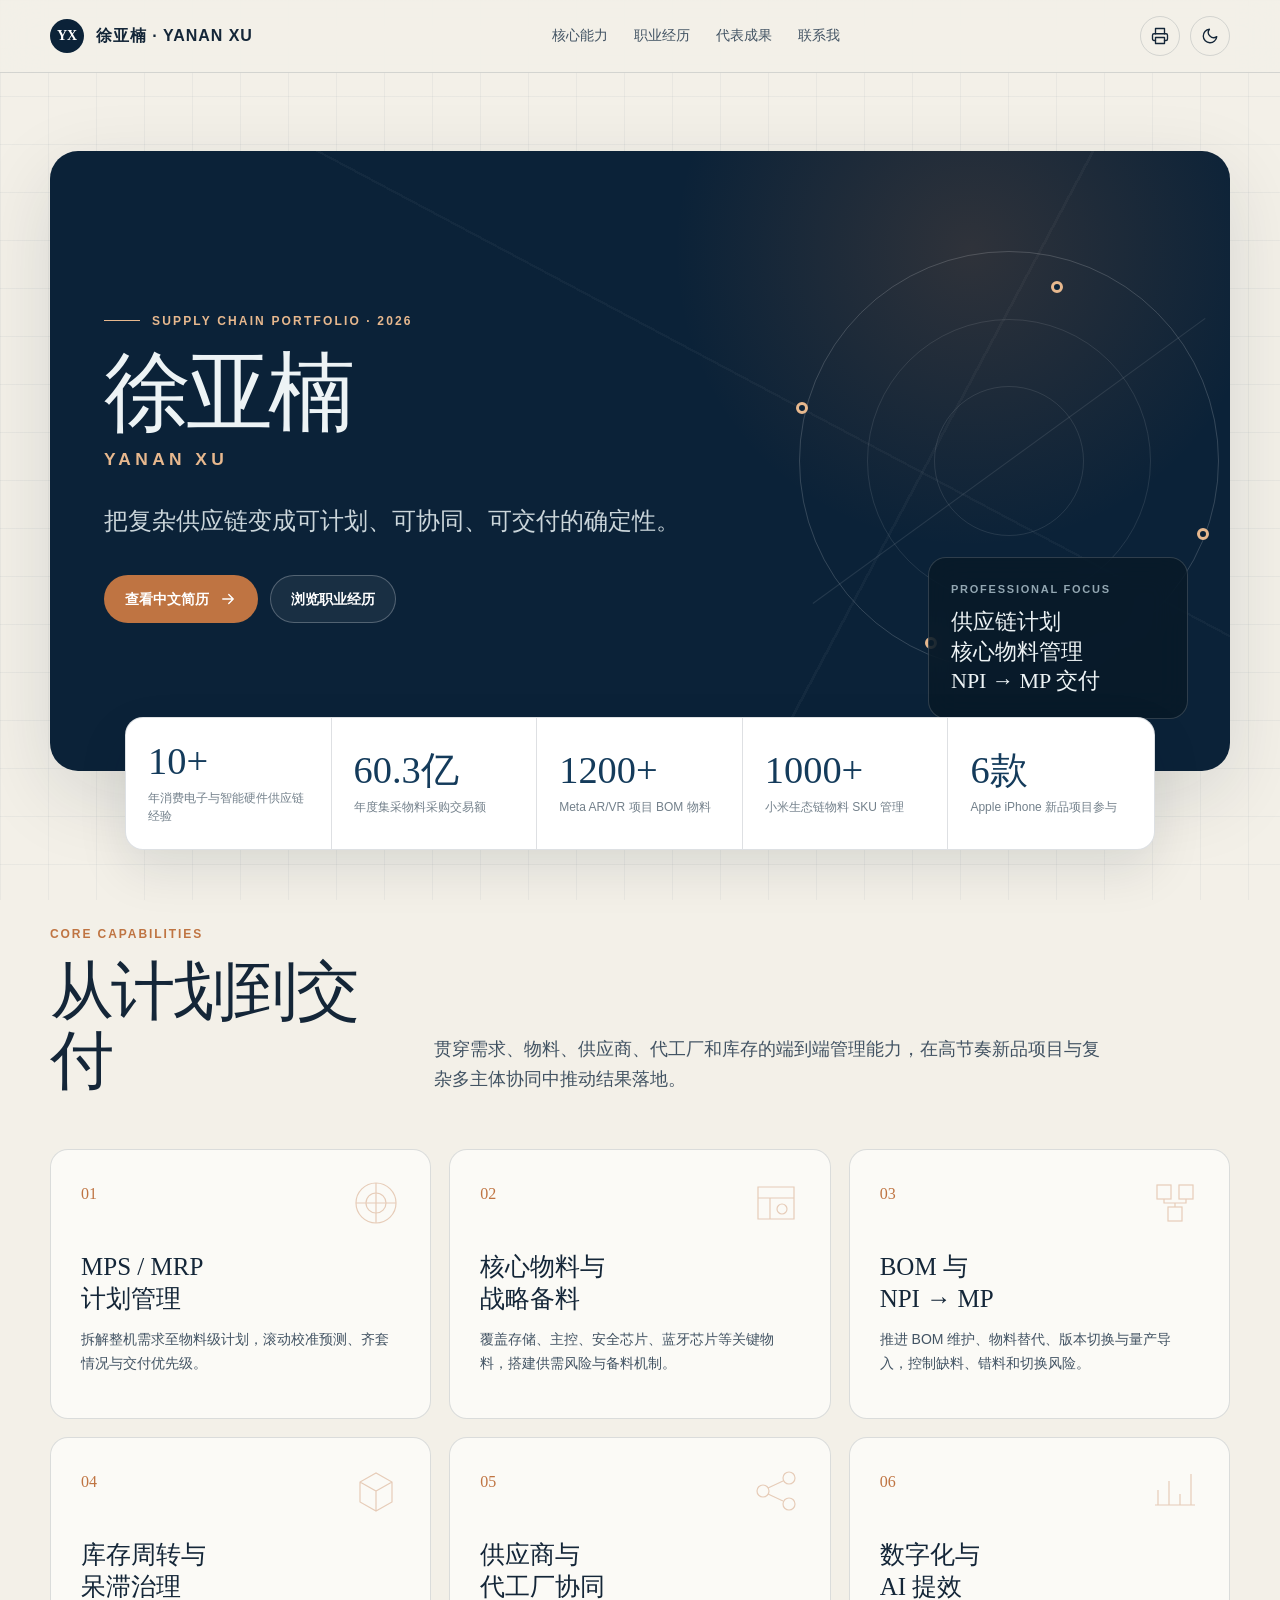
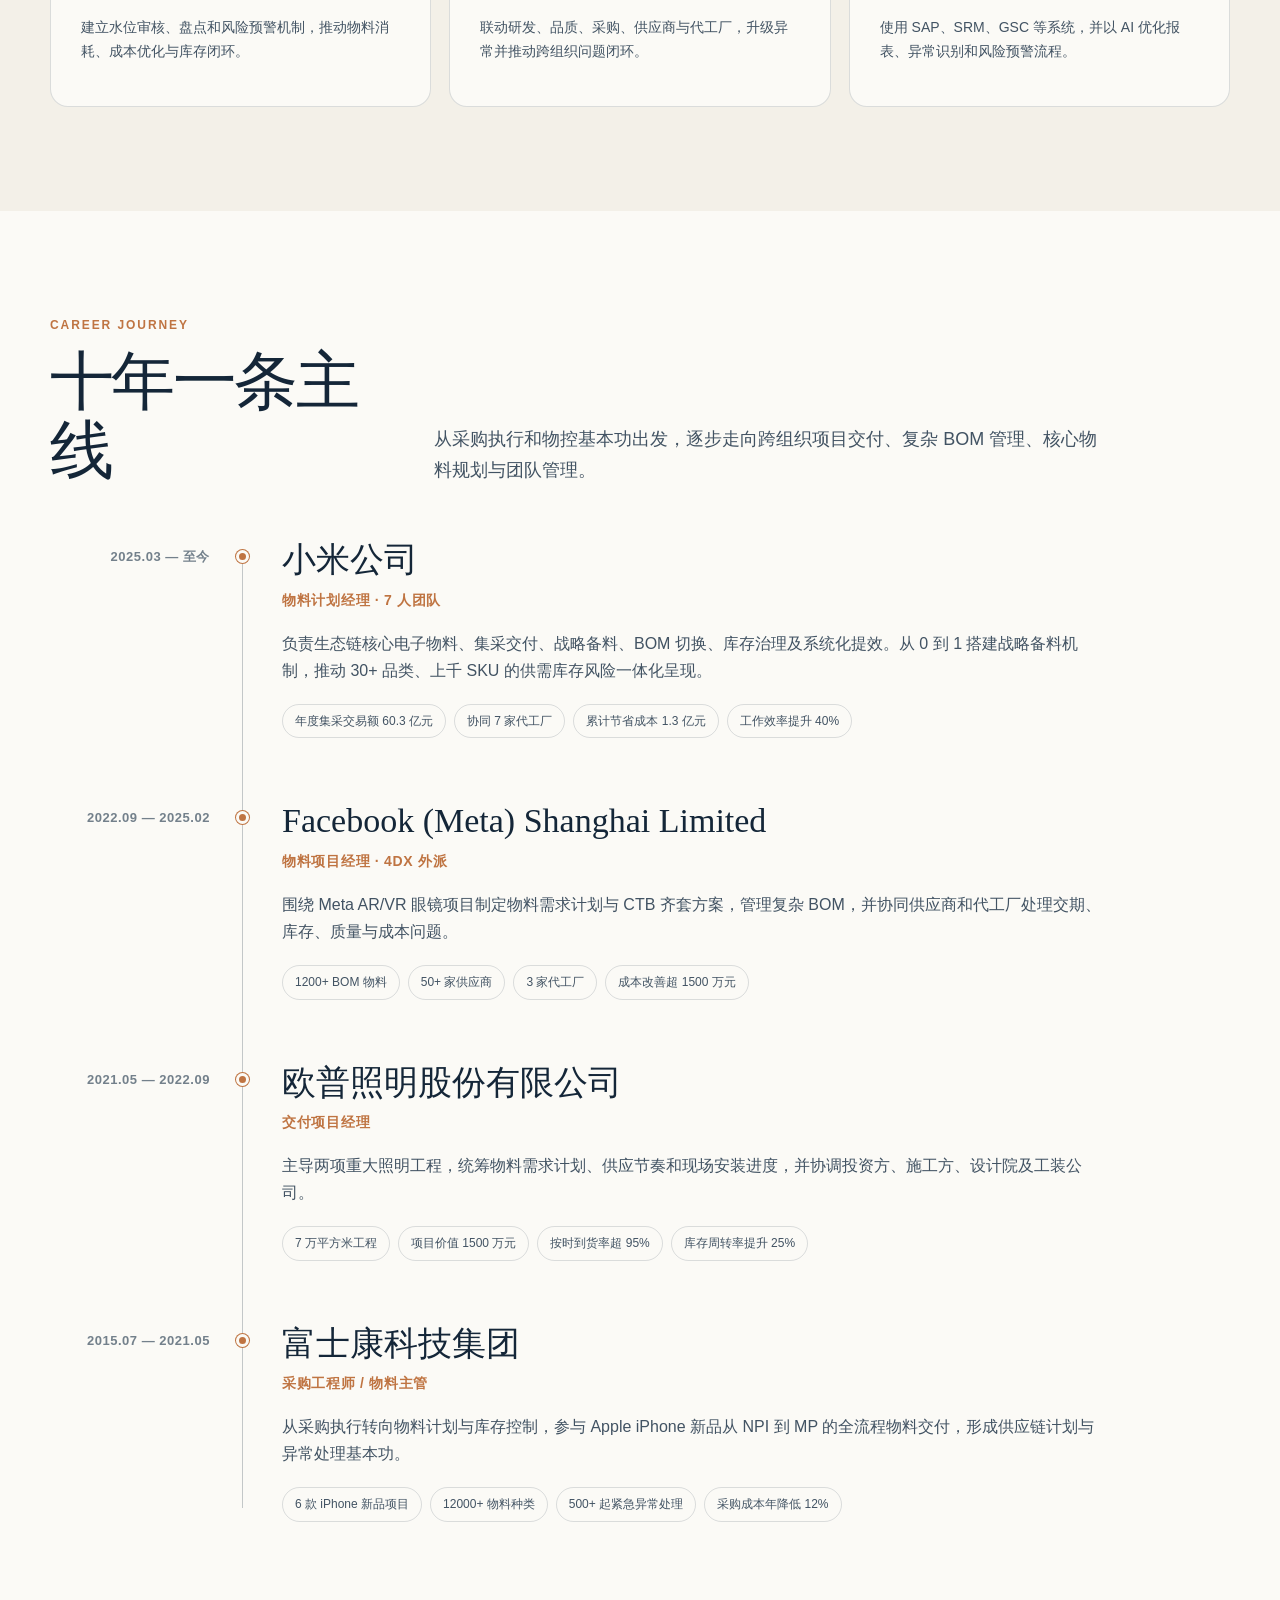
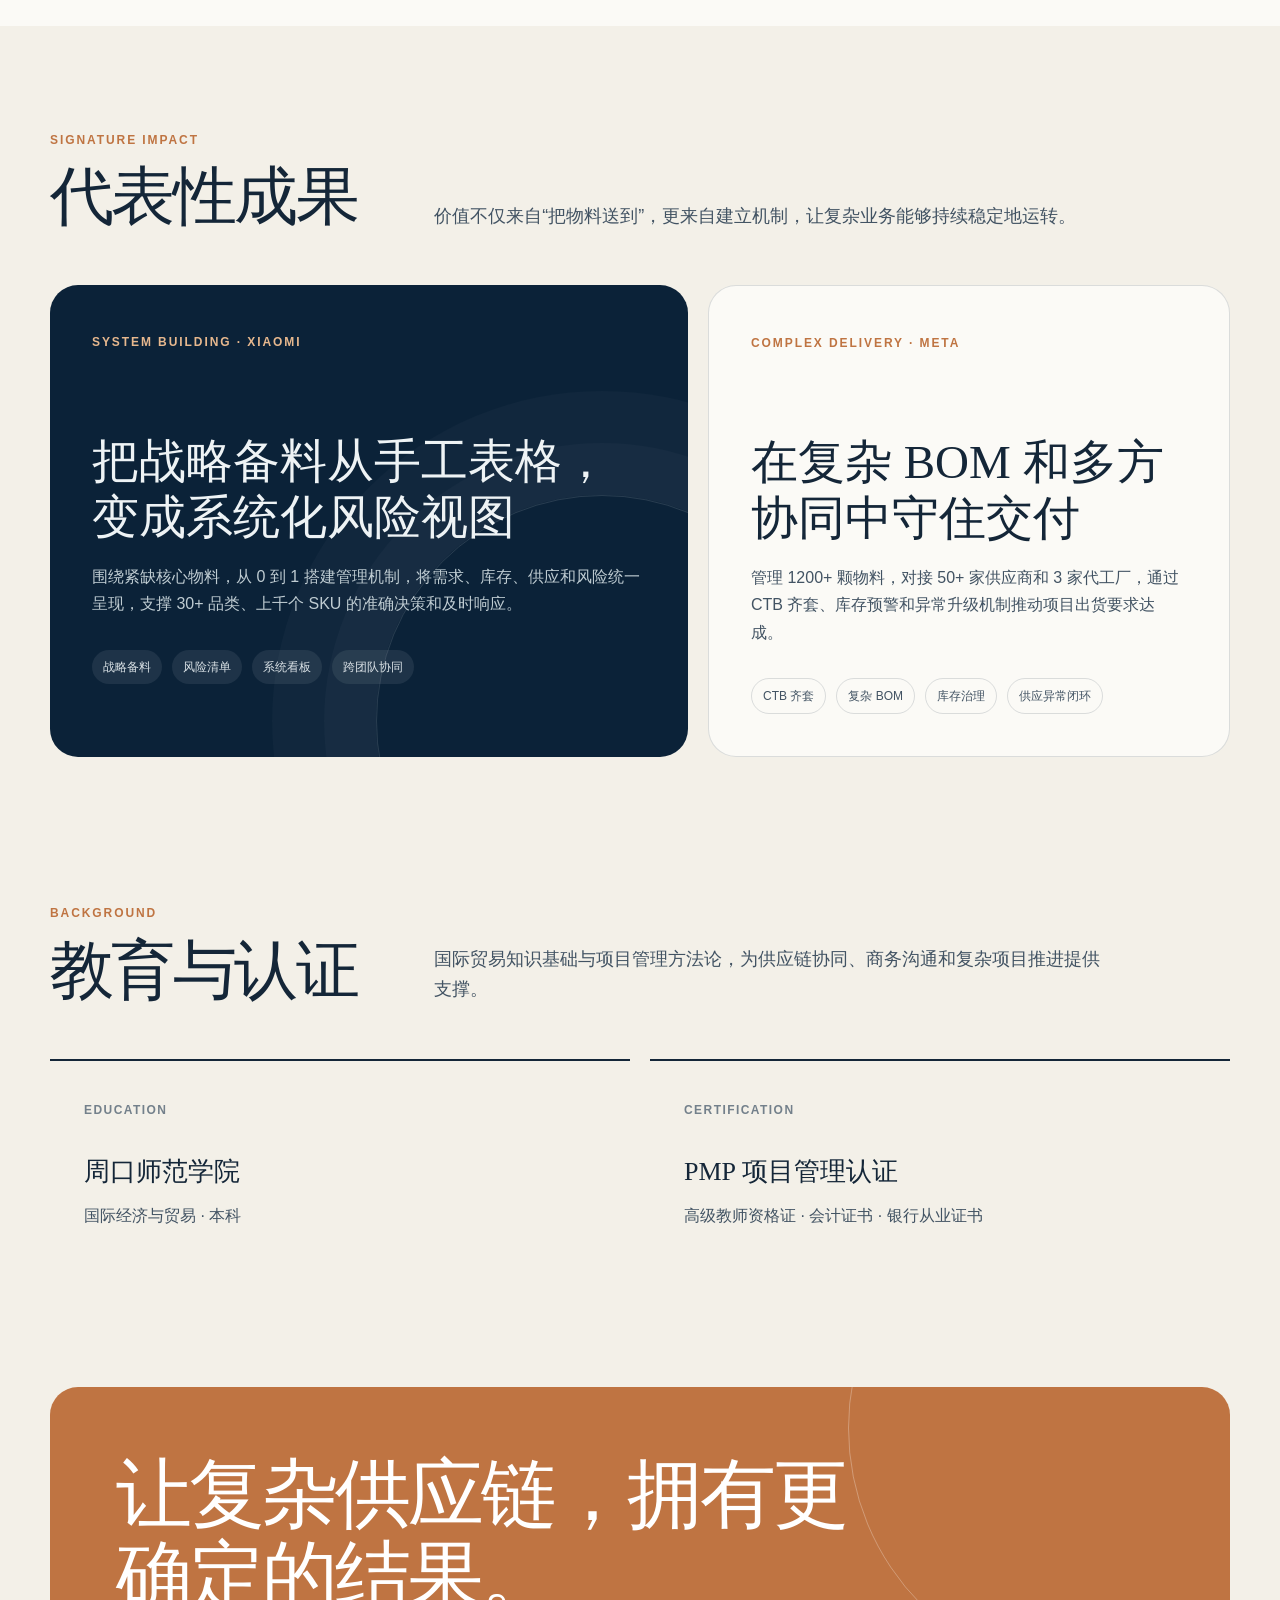
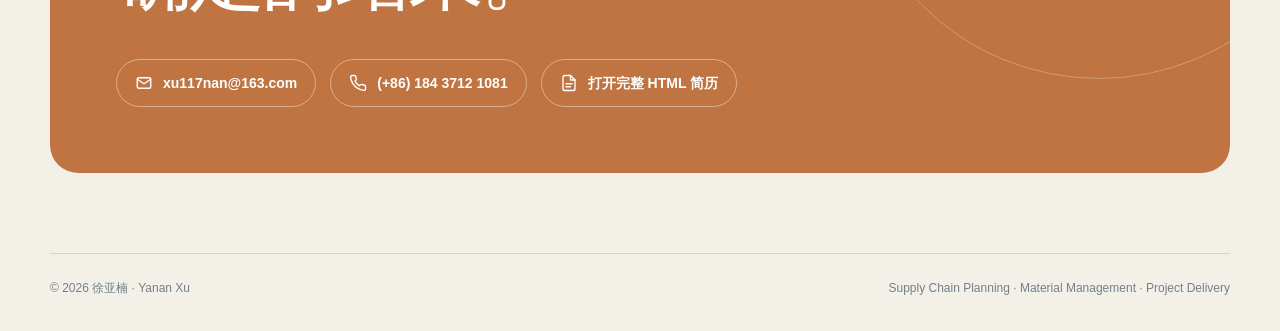
==== index.html @ 16b58bb4 "整理简历资料库并新增个人主页 按简历、自我介绍、求职准备、海报和工具重新归档既有资料。  新增 GitHub Pages 与本地双用主页、响应式样式、主题切换和打印功能。  更新 README，并新增" ====
<!doctype html>
<html lang="zh-CN">
<head>
  <meta charset="utf-8">
  <meta name="viewport" content="width=device-width, initial-scale=1">
  <meta name="description" content="徐亚楠的供应链计划与物料管理履历：10 年以上消费电子与智能硬件经验，覆盖 NPI 到 MP、核心物料、BOM、供应风险和库存治理。">
  <meta name="theme-color" content="#0b2238">
  <title>徐亚楠 Yanan Xu｜供应链计划与物料管理</title>
  <link rel="stylesheet" href="assets/styles.css">
</head>
<body>
  <header class="site-header">
    <nav class="nav container" aria-label="主导航">
      <a class="brand" href="#top" aria-label="返回首页">
        <span class="brand-mark" aria-hidden="true">YX</span>
        <span>徐亚楠 · YANAN XU</span>
      </a>

      <div class="nav-links">
        <a href="#capabilities">核心能力</a>
        <a href="#experience">职业经历</a>
        <a href="#projects">代表成果</a>
        <a href="#contact">联系我</a>
      </div>

      <div class="nav-actions">
        <button class="icon-button" type="button" data-print aria-label="打印本页">
          <svg viewBox="0 0 24 24" aria-hidden="true"><path d="M6 9V2h12v7"/><path d="M6 18H4a2 2 0 0 1-2-2v-5a2 2 0 0 1 2-2h16a2 2 0 0 1 2 2v5a2 2 0 0 1-2 2h-2"/><rect x="6" y="14" width="12" height="8"/></svg>
        </button>
        <button class="icon-button" type="button" data-theme-toggle aria-label="切换到深色模式">
          <svg viewBox="0 0 24 24" data-theme-icon aria-hidden="true"><path d="M21 12.79A9 9 0 1 1 11.21 3 7 7 0 0 0 21 12.79Z"/></svg>
        </button>
      </div>
    </nav>
  </header>

  <main id="top">
    <section class="hero container" aria-labelledby="hero-title">
      <div class="hero-card">
        <div class="hero-copy">
          <p class="eyebrow">Supply Chain Portfolio · 2026</p>
          <h1 id="hero-title">徐亚楠<span class="name-en">Yanan Xu</span></h1>
          <p class="hero-lead">把复杂供应链变成可计划、可协同、可交付的确定性。</p>
          <div class="hero-actions">
            <a class="button button-primary" href="简历/徐亚楠-物料计划简历-20260718.pdf" target="_blank" rel="noopener">
              查看中文简历
              <svg viewBox="0 0 24 24" aria-hidden="true"><path d="M5 12h14M13 6l6 6-6 6"/></svg>
            </a>
            <a class="button button-secondary" href="#experience">浏览职业经历</a>
          </div>
        </div>

        <div class="hero-visual" aria-hidden="true">
          <div class="orbit">
            <span class="orbit-line"></span>
            <span class="orbit-node node-1"></span>
            <span class="orbit-node node-2"></span>
            <span class="orbit-node node-3"></span>
            <span class="orbit-node node-4"></span>
          </div>
          <div class="visual-label">
            <span>Professional focus</span>
            <strong>供应链计划<br>核心物料管理<br>NPI → MP 交付</strong>
          </div>
        </div>
      </div>

      <div class="proof-strip reveal" aria-label="职业关键数据">
        <div class="proof-item">
          <span class="proof-number">10+</span>
          <span class="proof-label">年消费电子与智能硬件供应链经验</span>
        </div>
        <div class="proof-item">
          <span class="proof-number">60.3亿</span>
          <span class="proof-label">年度集采物料采购交易额</span>
        </div>
        <div class="proof-item">
          <span class="proof-number">1200+</span>
          <span class="proof-label">Meta AR/VR 项目 BOM 物料</span>
        </div>
        <div class="proof-item">
          <span class="proof-number">1000+</span>
          <span class="proof-label">小米生态链物料 SKU 管理</span>
        </div>
        <div class="proof-item">
          <span class="proof-number">6款</span>
          <span class="proof-label">Apple iPhone 新品项目参与</span>
        </div>
      </div>
    </section>

    <section class="section section-tight container" id="capabilities" aria-labelledby="capabilities-title">
      <div class="section-heading reveal">
        <div>
          <p class="section-kicker">Core capabilities</p>
          <h2 class="section-title" id="capabilities-title">从计划到交付</h2>
        </div>
        <p class="section-intro">贯穿需求、物料、供应商、代工厂和库存的端到端管理能力，在高节奏新品项目与复杂多主体协同中推动结果落地。</p>
      </div>

      <div class="capability-grid">
        <article class="capability-card reveal">
          <span class="card-index">01</span>
          <svg class="card-symbol" viewBox="0 0 52 52" aria-hidden="true"><circle cx="26" cy="26" r="20"/><circle cx="26" cy="26" r="10"/><path d="M26 6v40M6 26h40"/></svg>
          <h3>MPS / MRP<br>计划管理</h3>
          <p>拆解整机需求至物料级计划，滚动校准预测、齐套情况与交付优先级。</p>
        </article>

        <article class="capability-card reveal">
          <span class="card-index">02</span>
          <svg class="card-symbol" viewBox="0 0 52 52" aria-hidden="true"><path d="M8 10h36v32H8zM8 21h36M20 21v21"/><circle cx="32" cy="32" r="5"/></svg>
          <h3>核心物料与<br>战略备料</h3>
          <p>覆盖存储、主控、安全芯片、蓝牙芯片等关键物料，搭建供需风险与备料机制。</p>
        </article>

        <article class="capability-card reveal">
          <span class="card-index">03</span>
          <svg class="card-symbol" viewBox="0 0 52 52" aria-hidden="true"><rect x="8" y="8" width="14" height="14"/><rect x="30" y="8" width="14" height="14"/><rect x="19" y="30" width="14" height="14"/><path d="M15 22v4h22v-4M26 26v4"/></svg>
          <h3>BOM 与<br>NPI → MP</h3>
          <p>推进 BOM 维护、物料替代、版本切换与量产导入，控制缺料、错料和切换风险。</p>
        </article>

        <article class="capability-card reveal">
          <span class="card-index">04</span>
          <svg class="card-symbol" viewBox="0 0 52 52" aria-hidden="true"><path d="M10 37V17l16-9 16 9v20l-16 9zM10 17l16 9 16-9M26 26v20"/></svg>
          <h3>库存周转与<br>呆滞治理</h3>
          <p>建立水位审核、盘点和风险预警机制，推动物料消耗、成本优化与库存闭环。</p>
        </article>

        <article class="capability-card reveal">
          <span class="card-index">05</span>
          <svg class="card-symbol" viewBox="0 0 52 52" aria-hidden="true"><circle cx="13" cy="26" r="6"/><circle cx="39" cy="13" r="6"/><circle cx="39" cy="39" r="6"/><path d="M18 23l15-7M18 29l15 7"/></svg>
          <h3>供应商与<br>代工厂协同</h3>
          <p>联动研发、品质、采购、供应商与代工厂，升级异常并推动跨组织问题闭环。</p>
        </article>

        <article class="capability-card reveal">
          <span class="card-index">06</span>
          <svg class="card-symbol" viewBox="0 0 52 52" aria-hidden="true"><path d="M9 40V25M20 40V16M31 40V29M42 40V9M6 40h40"/></svg>
          <h3>数字化与<br>AI 提效</h3>
          <p>使用 SAP、SRM、GSC 等系统，并以 AI 优化报表、异常识别和风险预警流程。</p>
        </article>
      </div>
    </section>

    <section class="section experience-section" id="experience" aria-labelledby="experience-title">
      <div class="container">
        <div class="section-heading reveal">
          <div>
            <p class="section-kicker">Career journey</p>
            <h2 class="section-title" id="experience-title">十年一条主线</h2>
          </div>
          <p class="section-intro">从采购执行和物控基本功出发，逐步走向跨组织项目交付、复杂 BOM 管理、核心物料规划与团队管理。</p>
        </div>

        <div class="timeline">
          <article class="timeline-item reveal">
            <time class="timeline-date" datetime="2025-03">2025.03 — 至今</time>
            <span class="timeline-dot" aria-hidden="true"></span>
            <div class="timeline-content">
              <h3>小米公司</h3>
              <span class="timeline-role">物料计划经理 · 7 人团队</span>
              <p>负责生态链核心电子物料、集采交付、战略备料、BOM 切换、库存治理及系统化提效。从 0 到 1 搭建战略备料机制，推动 30+ 品类、上千 SKU 的供需库存风险一体化呈现。</p>
              <ul class="achievement-list" aria-label="小米任职成果">
                <li>年度集采交易额 60.3 亿元</li>
                <li>协同 7 家代工厂</li>
                <li>累计节省成本 1.3 亿元</li>
                <li>工作效率提升 40%</li>
              </ul>
            </div>
          </article>

          <article class="timeline-item reveal">
            <time class="timeline-date" datetime="2022-09">2022.09 — 2025.02</time>
            <span class="timeline-dot" aria-hidden="true"></span>
            <div class="timeline-content">
              <h3>Facebook (Meta) Shanghai Limited</h3>
              <span class="timeline-role">物料项目经理 · 4DX 外派</span>
              <p>围绕 Meta AR/VR 眼镜项目制定物料需求计划与 CTB 齐套方案，管理复杂 BOM，并协同供应商和代工厂处理交期、库存、质量与成本问题。</p>
              <ul class="achievement-list" aria-label="Meta 项目成果">
                <li>1200+ BOM 物料</li>
                <li>50+ 家供应商</li>
                <li>3 家代工厂</li>
                <li>成本改善超 1500 万元</li>
              </ul>
            </div>
          </article>

          <article class="timeline-item reveal">
            <time class="timeline-date" datetime="2021-05">2021.05 — 2022.09</time>
            <span class="timeline-dot" aria-hidden="true"></span>
            <div class="timeline-content">
              <h3>欧普照明股份有限公司</h3>
              <span class="timeline-role">交付项目经理</span>
              <p>主导两项重大照明工程，统筹物料需求计划、供应节奏和现场安装进度，并协调投资方、施工方、设计院及工装公司。</p>
              <ul class="achievement-list" aria-label="欧普任职成果">
                <li>7 万平方米工程</li>
                <li>项目价值 1500 万元</li>
                <li>按时到货率超 95%</li>
                <li>库存周转率提升 25%</li>
              </ul>
            </div>
          </article>

          <article class="timeline-item reveal">
            <time class="timeline-date" datetime="2015-07">2015.07 — 2021.05</time>
            <span class="timeline-dot" aria-hidden="true"></span>
            <div class="timeline-content">
              <h3>富士康科技集团</h3>
              <span class="timeline-role">采购工程师 / 物料主管</span>
              <p>从采购执行转向物料计划与库存控制，参与 Apple iPhone 新品从 NPI 到 MP 的全流程物料交付，形成供应链计划与异常处理基本功。</p>
              <ul class="achievement-list" aria-label="富士康任职成果">
                <li>6 款 iPhone 新品项目</li>
                <li>12000+ 物料种类</li>
                <li>500+ 起紧急异常处理</li>
                <li>采购成本年降低 12%</li>
              </ul>
            </div>
          </article>
        </div>
      </div>
    </section>

    <section class="section container" id="projects" aria-labelledby="projects-title">
      <div class="section-heading reveal">
        <div>
          <p class="section-kicker">Signature impact</p>
          <h2 class="section-title" id="projects-title">代表性成果</h2>
        </div>
        <p class="section-intro">价值不仅来自“把物料送到”，更来自建立机制，让复杂业务能够持续稳定地运转。</p>
      </div>

      <div class="project-showcase">
        <article class="project-primary reveal">
          <span class="project-label">System building · Xiaomi</span>
          <h3>把战略备料从手工表格，变成系统化风险视图</h3>
          <p>围绕紧缺核心物料，从 0 到 1 搭建管理机制，将需求、库存、供应和风险统一呈现，支撑 30+ 品类、上千个 SKU 的准确决策和及时响应。</p>
          <div class="stack" aria-label="项目关键词">
            <span>战略备料</span><span>风险清单</span><span>系统看板</span><span>跨团队协同</span>
          </div>
        </article>

        <article class="project-secondary reveal">
          <span class="project-label">Complex delivery · Meta</span>
          <h3>在复杂 BOM 和多方协同中守住交付</h3>
          <p>管理 1200+ 颗物料，对接 50+ 家供应商和 3 家代工厂，通过 CTB 齐套、库存预警和异常升级机制推动项目出货要求达成。</p>
          <div class="stack" aria-label="项目关键词">
            <span>CTB 齐套</span><span>复杂 BOM</span><span>库存治理</span><span>供应异常闭环</span>
          </div>
        </article>
      </div>
    </section>

    <section class="section section-tight container" aria-labelledby="credentials-title">
      <div class="section-heading reveal">
        <div>
          <p class="section-kicker">Background</p>
          <h2 class="section-title" id="credentials-title">教育与认证</h2>
        </div>
        <p class="section-intro">国际贸易知识基础与项目管理方法论，为供应链协同、商务沟通和复杂项目推进提供支撑。</p>
      </div>

      <div class="credentials">
        <article class="credential reveal">
          <span class="credential-label">EDUCATION</span>
          <h3>周口师范学院</h3>
          <p>国际经济与贸易 · 本科</p>
        </article>
        <article class="credential reveal">
          <span class="credential-label">CERTIFICATION</span>
          <h3>PMP 项目管理认证</h3>
          <p>高级教师资格证 · 会计证书 · 银行从业证书</p>
        </article>
      </div>
    </section>

    <section class="contact-section container" id="contact" aria-labelledby="contact-title">
      <div class="contact-card reveal">
        <h2 id="contact-title">让复杂供应链，拥有更确定的结果。</h2>
        <div class="contact-links">
          <a class="contact-link" href="mailto:xu117nan@163.com">
            <svg viewBox="0 0 24 24" aria-hidden="true"><rect x="3" y="5" width="18" height="14" rx="2"/><path d="m3 7 9 6 9-6"/></svg>
            xu117nan@163.com
          </a>
          <a class="contact-link" href="tel:+8618437121081">
            <svg viewBox="0 0 24 24" aria-hidden="true"><path d="M22 16.92v3a2 2 0 0 1-2.18 2 19.8 19.8 0 0 1-8.63-3.07 19.5 19.5 0 0 1-6-6A19.8 19.8 0 0 1 2.12 4.18 2 2 0 0 1 4.11 2h3a2 2 0 0 1 2 1.72c.12.9.33 1.78.62 2.63a2 2 0 0 1-.45 2.11L8 9.73a16 16 0 0 0 6 6l1.27-1.27a2 2 0 0 1 2.11-.45c.85.29 1.73.5 2.63.62A2 2 0 0 1 22 16.92Z"/></svg>
            (+86) 184 3712 1081
          </a>
          <a class="contact-link" href="简历/徐亚楠-中文简历.html">
            <svg viewBox="0 0 24 24" aria-hidden="true"><path d="M14 2H6a2 2 0 0 0-2 2v16a2 2 0 0 0 2 2h12a2 2 0 0 0 2-2V8z"/><path d="M14 2v6h6M8 13h8M8 17h6"/></svg>
            打开完整 HTML 简历
          </a>
        </div>
      </div>
    </section>
  </main>

  <footer class="site-footer">
    <div class="footer-inner container">
      <span>© <span data-year>2026</span> 徐亚楠 · Yanan Xu</span>
      <span>Supply Chain Planning · Material Management · Project Delivery</span>
    </div>
  </footer>

  <script src="assets/main.js"></script>
</body>
</html>
---- assets/styles.css ----
:root {
  color-scheme: light;
  --canvas: #f3f0e8;
  --paper: #fbfaf6;
  --paper-strong: #ffffff;
  --ink: #142638;
  --ink-soft: #425363;
  --ink-faint: #73808b;
  --navy: #0b2238;
  --navy-soft: #143b5b;
  --copper: #bf7442;
  --copper-soft: #e7b88e;
  --mint: #91aa9d;
  --line: rgba(20, 38, 56, 0.14);
  --line-strong: rgba(20, 38, 56, 0.24);
  --shadow: 0 24px 80px rgba(13, 31, 48, 0.12);
  --radius-lg: 28px;
  --radius-md: 18px;
  --radius-sm: 12px;
  --max-width: 1180px;
}

[data-theme="dark"] {
  color-scheme: dark;
  --canvas: #081724;
  --paper: #0e2131;
  --paper-strong: #132a3c;
  --ink: #eef3f5;
  --ink-soft: #bdc9cf;
  --ink-faint: #8799a4;
  --navy: #07131d;
  --navy-soft: #153b57;
  --copper: #e29a67;
  --copper-soft: #9e6948;
  --mint: #a9c1b6;
  --line: rgba(229, 239, 243, 0.12);
  --line-strong: rgba(229, 239, 243, 0.22);
  --shadow: 0 24px 80px rgba(0, 0, 0, 0.28);
}

* {
  box-sizing: border-box;
}

html {
  scroll-behavior: smooth;
  scroll-padding-top: 88px;
}

body {
  margin: 0;
  background: var(--canvas);
  color: var(--ink);
  font-family: Inter, "SF Pro Display", "PingFang SC", "Microsoft YaHei", sans-serif;
  font-size: 16px;
  line-height: 1.7;
  text-rendering: optimizeLegibility;
  transition: background-color 180ms ease, color 180ms ease;
}

body::before {
  position: fixed;
  inset: 0;
  z-index: -2;
  background-image:
    linear-gradient(rgba(17, 49, 73, 0.045) 1px, transparent 1px),
    linear-gradient(90deg, rgba(17, 49, 73, 0.045) 1px, transparent 1px);
  background-size: 48px 48px;
  content: "";
  pointer-events: none;
}

a {
  color: inherit;
  text-decoration: none;
}

button,
a {
  -webkit-tap-highlight-color: transparent;
}

button {
  font: inherit;
}

:focus-visible {
  outline: 3px solid var(--copper);
  outline-offset: 3px;
}

.container {
  width: min(calc(100% - 40px), var(--max-width));
  margin-inline: auto;
}

.site-header {
  position: sticky;
  top: 0;
  z-index: 20;
  border-bottom: 1px solid var(--line);
  background: color-mix(in srgb, var(--canvas) 86%, transparent);
  backdrop-filter: blur(18px);
}

.nav {
  min-height: 72px;
  display: flex;
  align-items: center;
  justify-content: space-between;
  gap: 24px;
}

.brand {
  display: inline-flex;
  align-items: center;
  gap: 12px;
  font-weight: 700;
  letter-spacing: 0.06em;
}

.brand-mark {
  width: 34px;
  height: 34px;
  display: grid;
  place-items: center;
  border-radius: 50%;
  background: var(--navy);
  color: #fff;
  font-family: Georgia, "Times New Roman", serif;
  font-size: 14px;
  letter-spacing: 0;
}

.nav-links {
  display: flex;
  align-items: center;
  gap: 26px;
  color: var(--ink-soft);
  font-size: 14px;
}

.nav-links a {
  position: relative;
}

.nav-links a::after {
  position: absolute;
  right: 0;
  bottom: -8px;
  left: 0;
  height: 2px;
  background: var(--copper);
  content: "";
  transform: scaleX(0);
  transition: transform 160ms ease;
}

.nav-links a:hover::after {
  transform: scaleX(1);
}

.nav-actions {
  display: flex;
  align-items: center;
  gap: 10px;
}

.icon-button {
  width: 40px;
  height: 40px;
  display: inline-grid;
  place-items: center;
  border: 1px solid var(--line);
  border-radius: 50%;
  background: transparent;
  color: var(--ink);
  cursor: pointer;
  transition: border-color 160ms ease, background-color 160ms ease, transform 160ms ease;
}

.icon-button:hover {
  border-color: var(--line-strong);
  background: var(--paper);
  transform: translateY(-2px);
}

.icon-button svg,
.button svg,
.contact-link svg {
  width: 18px;
  height: 18px;
  fill: none;
  stroke: currentColor;
  stroke-linecap: round;
  stroke-linejoin: round;
  stroke-width: 1.8;
}

.hero {
  padding: 78px 0 32px;
}

.hero-card {
  position: relative;
  min-height: 620px;
  display: grid;
  grid-template-columns: minmax(0, 1.25fr) minmax(330px, 0.75fr);
  overflow: hidden;
  border-radius: var(--radius-lg);
  background: var(--navy);
  color: #edf3f5;
  box-shadow: var(--shadow);
}

.hero-card::before {
  position: absolute;
  inset: 0;
  background:
    radial-gradient(circle at 78% 16%, rgba(191, 116, 66, 0.2), transparent 28%),
    linear-gradient(118deg, transparent 0 69%, rgba(255, 255, 255, 0.035) 69% 69.2%, transparent 69.2%),
    linear-gradient(28deg, transparent 0 61%, rgba(255, 255, 255, 0.035) 61% 61.2%, transparent 61.2%);
  content: "";
  pointer-events: none;
}

.hero-copy {
  position: relative;
  z-index: 2;
  padding: 68px 54px 56px;
  display: flex;
  flex-direction: column;
  justify-content: center;
}

.eyebrow {
  display: flex;
  align-items: center;
  gap: 12px;
  margin: 0 0 22px;
  color: var(--copper-soft);
  font-size: 12px;
  font-weight: 700;
  letter-spacing: 0.18em;
  text-transform: uppercase;
}

.eyebrow::before {
  width: 36px;
  height: 1px;
  background: currentColor;
  content: "";
}

.hero h1 {
  max-width: 780px;
  margin: 0;
  font-family: Georgia, "Noto Serif SC", "Songti SC", serif;
  font-size: clamp(52px, 6.8vw, 94px);
  font-weight: 400;
  letter-spacing: -0.055em;
  line-height: 0.93;
}

.hero h1 .name-en {
  display: block;
  margin-top: 17px;
  color: var(--copper-soft);
  font-family: Inter, "SF Pro Display", sans-serif;
  font-size: 0.2em;
  font-weight: 600;
  letter-spacing: 0.25em;
  line-height: 1;
  text-transform: uppercase;
}

.hero-lead {
  max-width: 660px;
  margin: 34px 0 0;
  color: #cbd6db;
  font-size: clamp(18px, 2vw, 24px);
  line-height: 1.55;
}

.hero-actions {
  display: flex;
  flex-wrap: wrap;
  gap: 12px;
  margin-top: 36px;
}

.button {
  min-height: 48px;
  display: inline-flex;
  align-items: center;
  justify-content: center;
  gap: 10px;
  padding: 0 20px;
  border: 1px solid transparent;
  border-radius: 999px;
  font-size: 14px;
  font-weight: 700;
  transition: transform 160ms ease, background-color 160ms ease, border-color 160ms ease;
}

.button:hover {
  transform: translateY(-2px);
}

.button-primary {
  background: var(--copper);
  color: #fff;
}

.button-secondary {
  border-color: rgba(255, 255, 255, 0.25);
  background: rgba(255, 255, 255, 0.06);
  color: #fff;
}

.hero-visual {
  position: relative;
  min-height: 620px;
  display: flex;
  align-items: flex-end;
  justify-content: flex-end;
  padding: 52px 42px;
}

.orbit {
  position: absolute;
  top: 50%;
  left: 50%;
  width: min(34vw, 420px);
  aspect-ratio: 1;
  border: 1px solid rgba(255, 255, 255, 0.17);
  border-radius: 50%;
  transform: translate(-50%, -50%);
}

.orbit::before,
.orbit::after {
  position: absolute;
  border: 1px solid rgba(255, 255, 255, 0.1);
  border-radius: 50%;
  content: "";
}

.orbit::before {
  inset: 16%;
}

.orbit::after {
  inset: 32%;
}

.orbit-line {
  position: absolute;
  top: 50%;
  left: 50%;
  width: 116%;
  height: 1px;
  background: rgba(255, 255, 255, 0.1);
  transform: translate(-50%, -50%) rotate(-36deg);
}

.orbit-node {
  position: absolute;
  width: 12px;
  height: 12px;
  border: 3px solid var(--copper-soft);
  border-radius: 50%;
  background: var(--navy);
}

.node-1 { top: 7%; left: 60%; }
.node-2 { right: 2%; bottom: 31%; }
.node-3 { bottom: 5%; left: 30%; }
.node-4 { top: 36%; left: -1%; }

.visual-label {
  position: relative;
  z-index: 2;
  width: min(100%, 260px);
  padding: 22px;
  border: 1px solid rgba(255, 255, 255, 0.16);
  border-radius: var(--radius-md);
  background: rgba(7, 24, 37, 0.72);
  backdrop-filter: blur(16px);
}

.visual-label span {
  display: block;
  color: #93a7b2;
  font-size: 11px;
  font-weight: 700;
  letter-spacing: 0.16em;
  text-transform: uppercase;
}

.visual-label strong {
  display: block;
  margin-top: 8px;
  font-family: Georgia, "Noto Serif SC", "Songti SC", serif;
  font-size: 22px;
  font-weight: 400;
  line-height: 1.35;
}

.proof-strip {
  position: relative;
  z-index: 3;
  width: min(calc(100% - 64px), 1030px);
  margin: -54px auto 0;
  display: grid;
  grid-template-columns: repeat(5, 1fr);
  border: 1px solid var(--line);
  border-radius: var(--radius-md);
  background: var(--paper-strong);
  box-shadow: 0 20px 50px rgba(13, 31, 48, 0.1);
}

.proof-item {
  min-height: 124px;
  padding: 24px 22px;
  display: flex;
  flex-direction: column;
  justify-content: center;
  border-right: 1px solid var(--line);
}

.proof-item:last-child {
  border-right: 0;
}

.proof-number {
  color: var(--navy-soft);
  font-family: Georgia, "Times New Roman", serif;
  font-size: clamp(27px, 3vw, 40px);
  line-height: 1;
}

[data-theme="dark"] .proof-number {
  color: var(--copper-soft);
}

.proof-label {
  margin-top: 10px;
  color: var(--ink-faint);
  font-size: 12px;
  line-height: 1.45;
}

.section {
  padding: 104px 0;
}

.section-tight {
  padding-top: 42px;
}

.section-heading {
  display: grid;
  grid-template-columns: 0.42fr 1fr;
  gap: 50px;
  align-items: end;
  margin-bottom: 54px;
}

.section-kicker {
  margin: 0 0 12px;
  color: var(--copper);
  font-size: 12px;
  font-weight: 800;
  letter-spacing: 0.16em;
  text-transform: uppercase;
}

.section-title {
  margin: 0;
  font-family: Georgia, "Noto Serif SC", "Songti SC", serif;
  font-size: clamp(36px, 5vw, 66px);
  font-weight: 400;
  letter-spacing: -0.04em;
  line-height: 1.08;
}

.section-intro {
  max-width: 670px;
  margin: 0;
  color: var(--ink-soft);
  font-size: 18px;
}

.capability-grid {
  display: grid;
  grid-template-columns: repeat(3, 1fr);
  gap: 18px;
}

.capability-card {
  position: relative;
  min-height: 270px;
  padding: 30px;
  overflow: hidden;
  border: 1px solid var(--line);
  border-radius: var(--radius-md);
  background: var(--paper);
  transition: transform 180ms ease, border-color 180ms ease, box-shadow 180ms ease;
}

.capability-card:hover {
  border-color: var(--line-strong);
  box-shadow: 0 18px 40px rgba(13, 31, 48, 0.08);
  transform: translateY(-5px);
}

.card-index {
  display: block;
  color: var(--copper);
  font-family: Georgia, "Times New Roman", serif;
  font-size: 16px;
}

.capability-card h3 {
  margin: 44px 0 12px;
  font-family: Georgia, "Noto Serif SC", "Songti SC", serif;
  font-size: 25px;
  font-weight: 400;
  line-height: 1.3;
}

.capability-card p {
  margin: 0;
  color: var(--ink-soft);
  font-size: 14px;
}

.card-symbol {
  position: absolute;
  top: 27px;
  right: 28px;
  width: 52px;
  height: 52px;
  opacity: 0.34;
}

.card-symbol circle,
.card-symbol path,
.card-symbol rect {
  fill: none;
  stroke: var(--copper);
  stroke-width: 1.2;
}

.experience-section {
  background: var(--paper);
}

.timeline {
  position: relative;
}

.timeline::before {
  position: absolute;
  top: 14px;
  bottom: 14px;
  left: 192px;
  width: 1px;
  background: var(--line-strong);
  content: "";
}

.timeline-item {
  position: relative;
  display: grid;
  grid-template-columns: 160px minmax(0, 1fr);
  gap: 72px;
  padding: 0 0 62px;
}

.timeline-item:last-child {
  padding-bottom: 0;
}

.timeline-date {
  padding-top: 7px;
  color: var(--ink-faint);
  font-size: 13px;
  font-weight: 700;
  letter-spacing: 0.04em;
  text-align: right;
}

.timeline-dot {
  position: absolute;
  top: 11px;
  left: 186px;
  width: 13px;
  height: 13px;
  border: 3px solid var(--paper);
  border-radius: 50%;
  background: var(--copper);
  box-shadow: 0 0 0 1px var(--copper);
}

.timeline-content {
  max-width: 820px;
}

.timeline-content h3 {
  margin: 0;
  font-family: Georgia, "Noto Serif SC", "Songti SC", serif;
  font-size: clamp(25px, 3vw, 34px);
  font-weight: 400;
  line-height: 1.25;
}

.timeline-role {
  display: block;
  margin-top: 7px;
  color: var(--copper);
  font-size: 14px;
  font-weight: 800;
  letter-spacing: 0.05em;
}

.timeline-content p {
  margin: 17px 0 0;
  color: var(--ink-soft);
}

.achievement-list {
  display: flex;
  flex-wrap: wrap;
  gap: 8px;
  margin: 20px 0 0;
  padding: 0;
  list-style: none;
}

.achievement-list li {
  padding: 6px 12px;
  border: 1px solid var(--line);
  border-radius: 999px;
  color: var(--ink-soft);
  font-size: 12px;
}

.project-showcase {
  display: grid;
  grid-template-columns: 1.1fr 0.9fr;
  gap: 20px;
}

.project-primary,
.project-secondary {
  min-height: 440px;
  padding: 42px;
  border-radius: var(--radius-lg);
}

.project-primary {
  position: relative;
  overflow: hidden;
  background: var(--navy);
  color: #eef3f5;
}

.project-primary::after {
  position: absolute;
  right: -140px;
  bottom: -190px;
  width: 450px;
  height: 450px;
  border: 1px solid rgba(255, 255, 255, 0.12);
  border-radius: 50%;
  box-shadow: 0 0 0 52px rgba(255, 255, 255, 0.025), 0 0 0 104px rgba(255, 255, 255, 0.025);
  content: "";
}

.project-secondary {
  border: 1px solid var(--line);
  background: var(--paper);
}

.project-label {
  color: var(--copper-soft);
  font-size: 12px;
  font-weight: 800;
  letter-spacing: 0.16em;
  text-transform: uppercase;
}

.project-secondary .project-label {
  color: var(--copper);
}

.project-showcase h3 {
  max-width: 520px;
  margin: 80px 0 18px;
  font-family: Georgia, "Noto Serif SC", "Songti SC", serif;
  font-size: clamp(30px, 4vw, 47px);
  font-weight: 400;
  line-height: 1.18;
}

.project-showcase p {
  position: relative;
  z-index: 2;
  max-width: 560px;
  margin: 0;
  color: #bfccd2;
}

.project-secondary p {
  color: var(--ink-soft);
}

.stack {
  display: flex;
  flex-wrap: wrap;
  gap: 10px;
  margin-top: 32px;
}

.stack span {
  padding: 7px 11px;
  border-radius: 999px;
  background: rgba(255, 255, 255, 0.08);
  color: #d9e1e5;
  font-size: 12px;
}

.project-secondary .stack span {
  border: 1px solid var(--line);
  background: transparent;
  color: var(--ink-soft);
}

.credentials {
  display: grid;
  grid-template-columns: repeat(2, 1fr);
  gap: 20px;
}

.credential {
  padding: 34px;
  border-top: 2px solid var(--ink);
}

.credential-label {
  color: var(--ink-faint);
  font-size: 12px;
  font-weight: 800;
  letter-spacing: 0.12em;
}

.credential h3 {
  margin: 28px 0 8px;
  font-family: Georgia, "Noto Serif SC", "Songti SC", serif;
  font-size: 26px;
  font-weight: 400;
}

.credential p {
  margin: 0;
  color: var(--ink-soft);
}

.contact-section {
  padding: 20px 0 80px;
}

.contact-card {
  position: relative;
  overflow: hidden;
  padding: 66px;
  border-radius: var(--radius-lg);
  background: var(--copper);
  color: #fff;
}

.contact-card::after {
  position: absolute;
  top: -210px;
  right: -120px;
  width: 500px;
  height: 500px;
  border: 1px solid rgba(255, 255, 255, 0.28);
  border-radius: 50%;
  content: "";
}

.contact-card h2 {
  position: relative;
  z-index: 2;
  max-width: 780px;
  margin: 0;
  font-family: Georgia, "Noto Serif SC", "Songti SC", serif;
  font-size: clamp(36px, 6vw, 76px);
  font-weight: 400;
  letter-spacing: -0.04em;
  line-height: 1.08;
}

.contact-links {
  position: relative;
  z-index: 2;
  display: flex;
  flex-wrap: wrap;
  gap: 14px;
  margin-top: 42px;
}

.contact-link {
  min-height: 48px;
  display: inline-flex;
  align-items: center;
  gap: 10px;
  padding: 0 18px;
  border: 1px solid rgba(255, 255, 255, 0.42);
  border-radius: 999px;
  font-size: 14px;
  font-weight: 700;
  transition: background-color 160ms ease, transform 160ms ease;
}

.contact-link:hover {
  background: rgba(255, 255, 255, 0.12);
  transform: translateY(-2px);
}

.site-footer {
  padding: 0 0 32px;
  color: var(--ink-faint);
  font-size: 12px;
}

.footer-inner {
  display: flex;
  justify-content: space-between;
  gap: 20px;
  padding-top: 24px;
  border-top: 1px solid var(--line);
}

.reveal {
  opacity: 0;
  transform: translateY(20px);
  transition: opacity 600ms ease, transform 600ms ease;
}

.reveal.is-visible {
  opacity: 1;
  transform: none;
}

@media (prefers-reduced-motion: reduce) {
  html { scroll-behavior: auto; }
  *, *::before, *::after {
    scroll-behavior: auto !important;
    transition-duration: 0.01ms !important;
    animation-duration: 0.01ms !important;
    animation-iteration-count: 1 !important;
  }
  .reveal { opacity: 1; transform: none; }
}

@media (max-width: 960px) {
  .nav-links { display: none; }
  .hero { padding-top: 34px; }
  .hero-card { grid-template-columns: 1fr; min-height: auto; }
  .hero-copy { padding: 58px 40px 34px; }
  .hero-visual { min-height: 330px; padding: 36px; }
  .orbit { width: 300px; }
  .proof-strip { grid-template-columns: repeat(3, 1fr); }
  .proof-item:nth-child(3) { border-right: 0; }
  .proof-item:nth-child(n+4) { border-top: 1px solid var(--line); }
  .proof-item:nth-child(4) { grid-column: 1 / 2; }
  .section-heading { grid-template-columns: 1fr; gap: 22px; }
  .capability-grid { grid-template-columns: repeat(2, 1fr); }
  .project-showcase { grid-template-columns: 1fr; }
}

@media (max-width: 720px) {
  .container { width: min(calc(100% - 28px), var(--max-width)); }
  .nav { min-height: 64px; }
  .brand { font-size: 14px; }
  .hero-card { border-radius: 20px; }
  .hero-copy { padding: 44px 24px 28px; }
  .hero h1 { font-size: clamp(46px, 15vw, 64px); }
  .hero-lead { margin-top: 28px; font-size: 17px; }
  .hero-actions { display: grid; }
  .button { width: 100%; }
  .hero-visual { min-height: 280px; padding: 24px; }
  .orbit { width: 240px; }
  .visual-label { width: 220px; padding: 18px; }
  .proof-strip { width: calc(100% - 44px); grid-template-columns: repeat(2, 1fr); margin-top: -26px; }
  .proof-item { min-height: 110px; padding: 18px; }
  .proof-item:nth-child(2n) { border-right: 0; }
  .proof-item:nth-child(3) { border-right: 1px solid var(--line); }
  .proof-item:nth-child(n+3) { border-top: 1px solid var(--line); }
  .proof-item:last-child { grid-column: 1 / -1; border-right: 0; }
  .section { padding: 76px 0; }
  .section-tight { padding-top: 28px; }
  .section-heading { margin-bottom: 36px; }
  .section-intro { font-size: 16px; }
  .capability-grid { grid-template-columns: 1fr; }
  .capability-card { min-height: 235px; padding: 24px; }
  .capability-card h3 { margin-top: 38px; }
  .timeline::before { left: 6px; }
  .timeline-item { grid-template-columns: 1fr; gap: 8px; padding-left: 34px; padding-bottom: 52px; }
  .timeline-date { padding-top: 0; text-align: left; }
  .timeline-dot { top: 6px; left: 0; }
  .project-primary, .project-secondary { min-height: 410px; padding: 30px 24px; border-radius: 20px; }
  .project-showcase h3 { margin-top: 62px; }
  .credentials { grid-template-columns: 1fr; }
  .credential { padding: 28px 10px; }
  .contact-card { padding: 46px 24px; border-radius: 20px; }
  .contact-links { display: grid; }
  .contact-link { width: 100%; justify-content: center; }
  .footer-inner { flex-direction: column; gap: 8px; }
}

@media print {
  :root { --canvas: #fff; --paper: #fff; --paper-strong: #fff; --ink: #172533; --ink-soft: #44515c; }
  body::before, .site-header, .hero-visual, .contact-section, .site-footer { display: none !important; }
  .container { width: 100%; }
  .hero { padding: 0; }
  .hero-card { min-height: auto; display: block; border-radius: 0; box-shadow: none; }
  .hero-copy { padding: 36px; }
  .hero h1 { font-size: 68px; }
  .proof-strip { width: 100%; margin: 0; border-radius: 0; box-shadow: none; }
  .section { padding: 48px 0; }
  .capability-card, .timeline-item, .project-showcase, .credential { break-inside: avoid; }
  .reveal { opacity: 1; transform: none; }
}
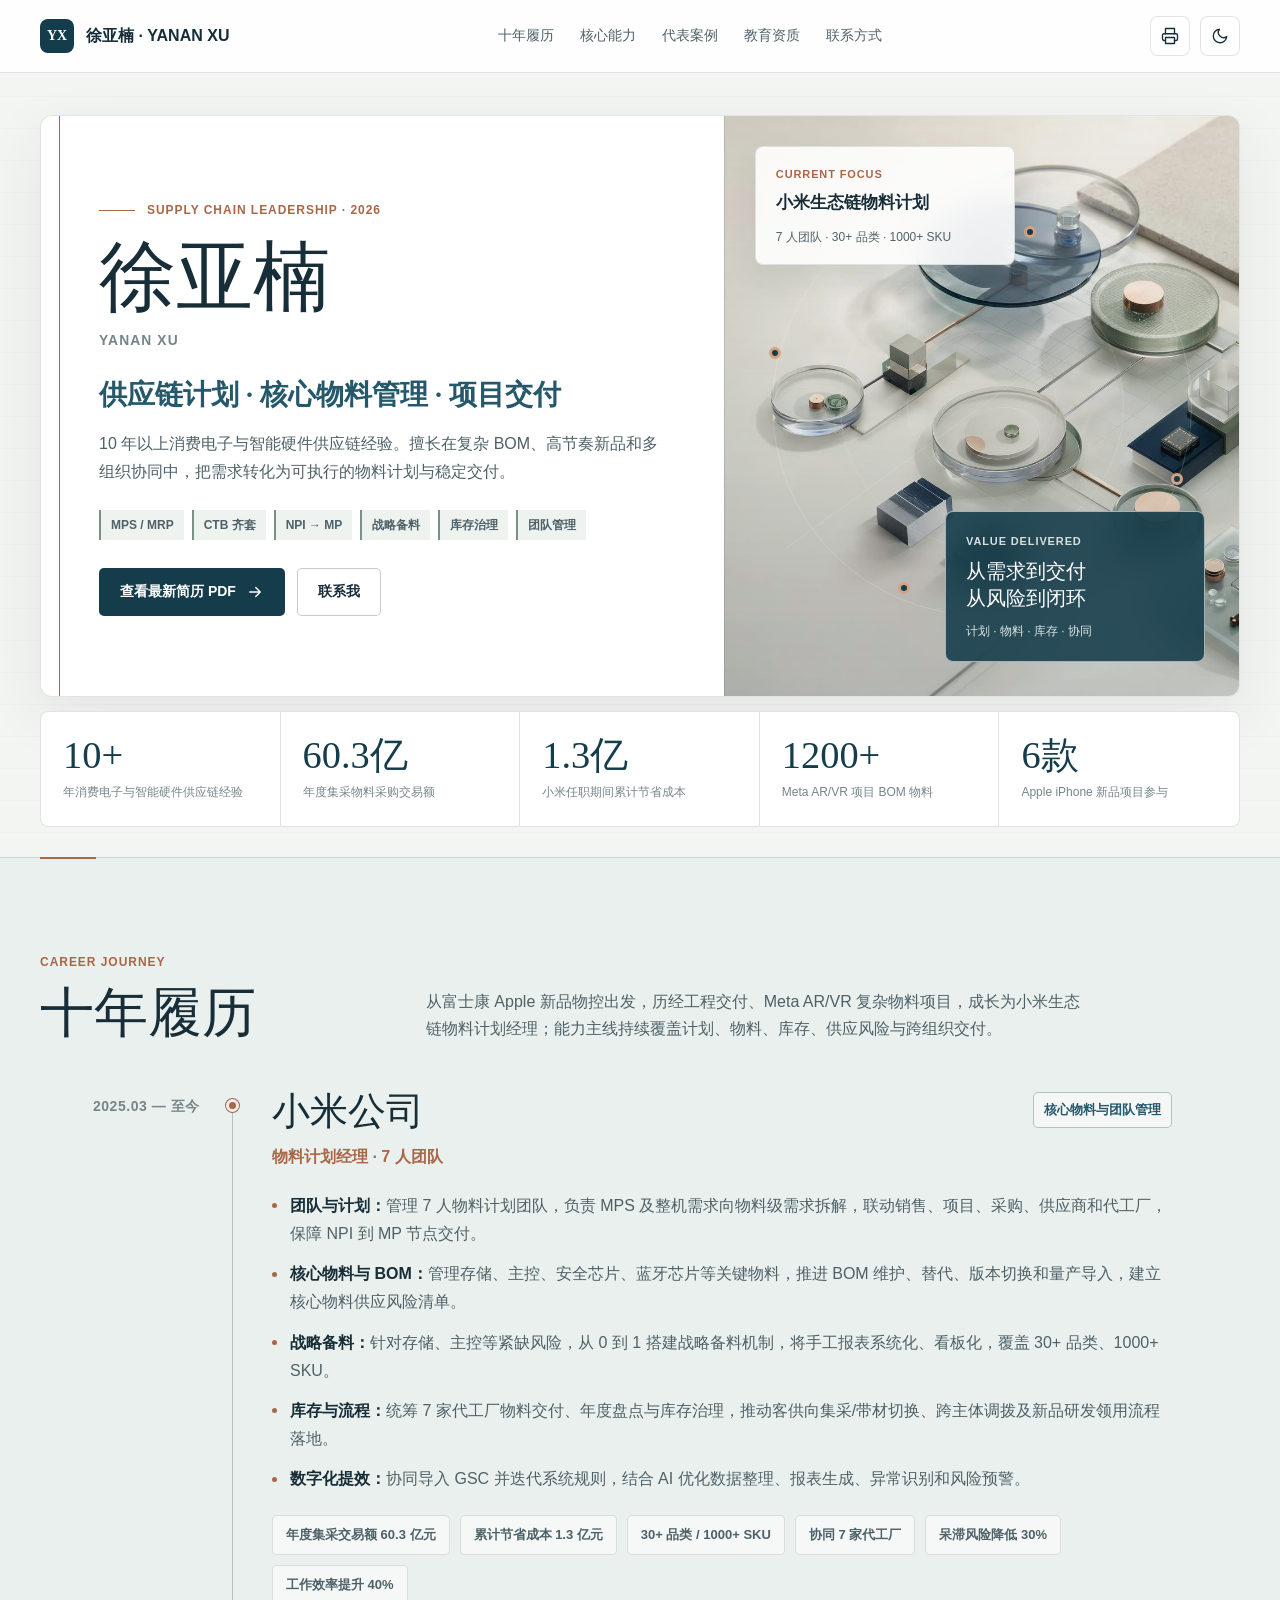
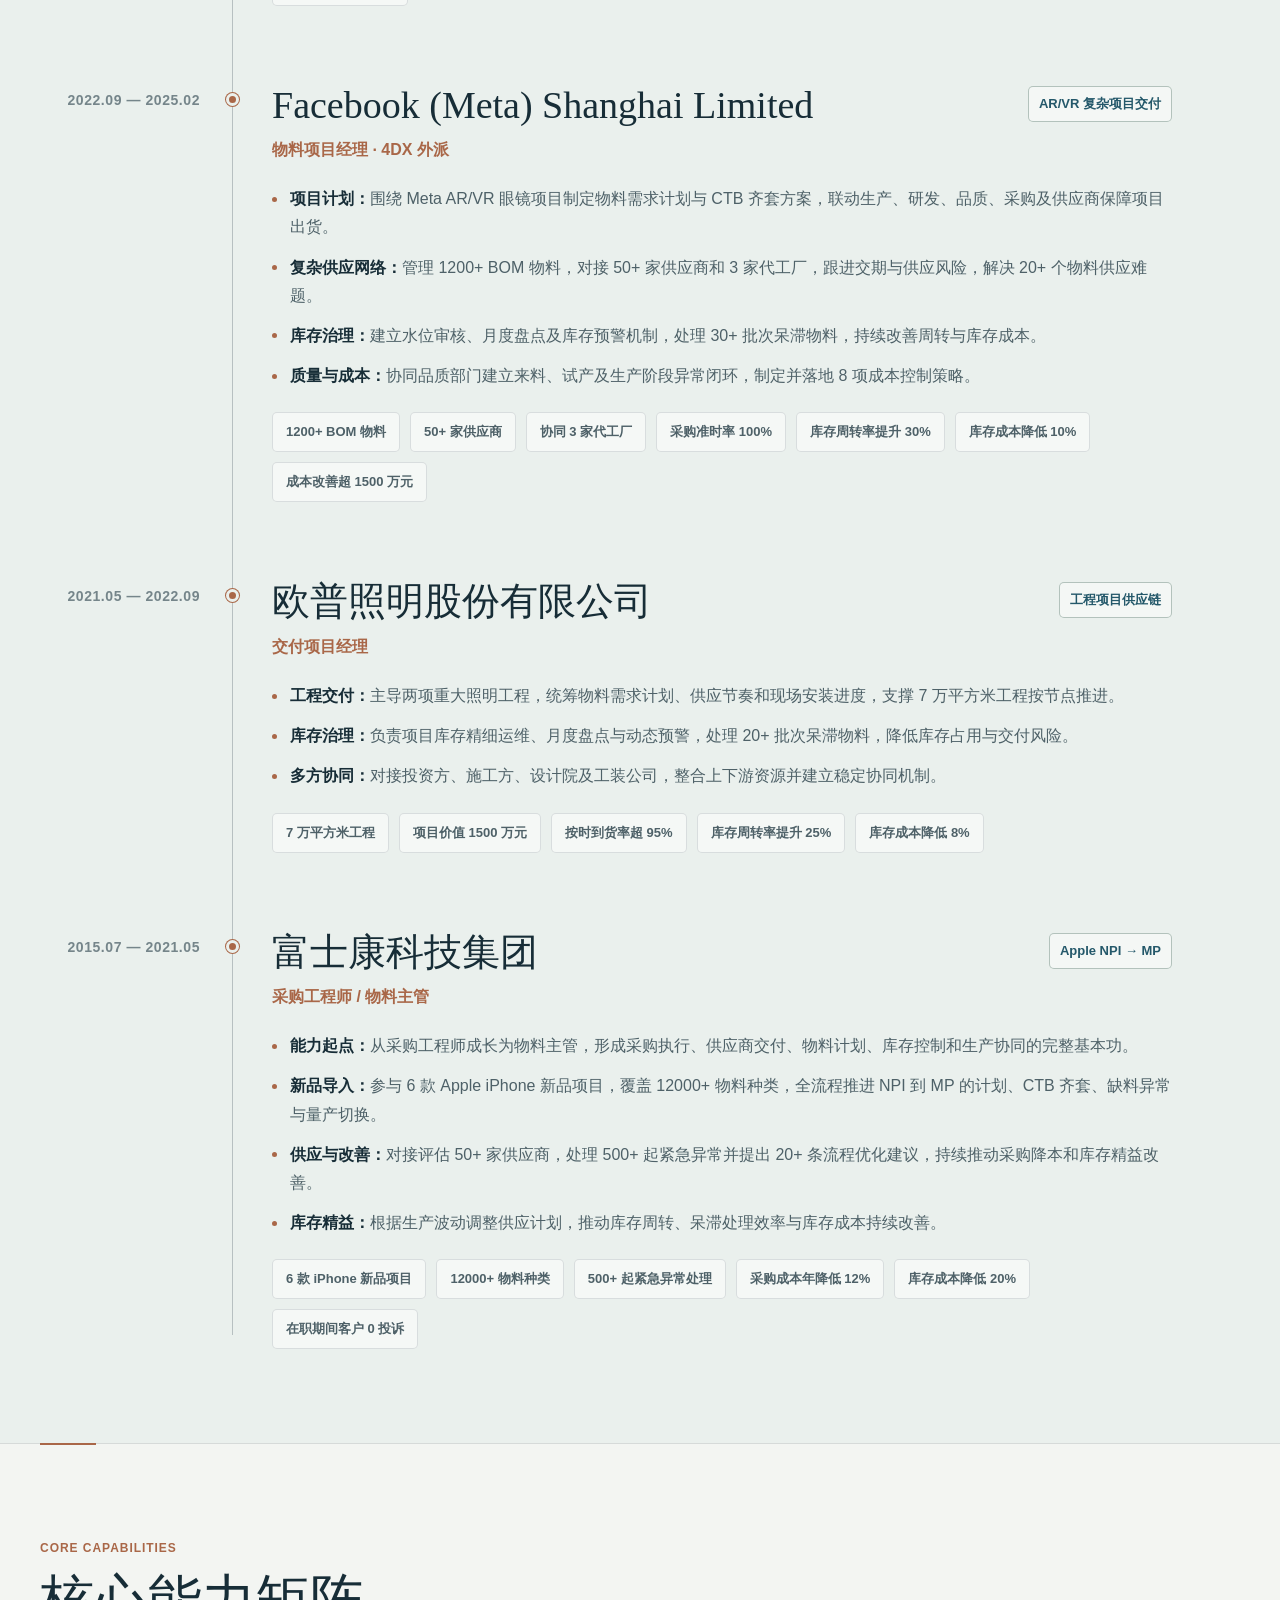
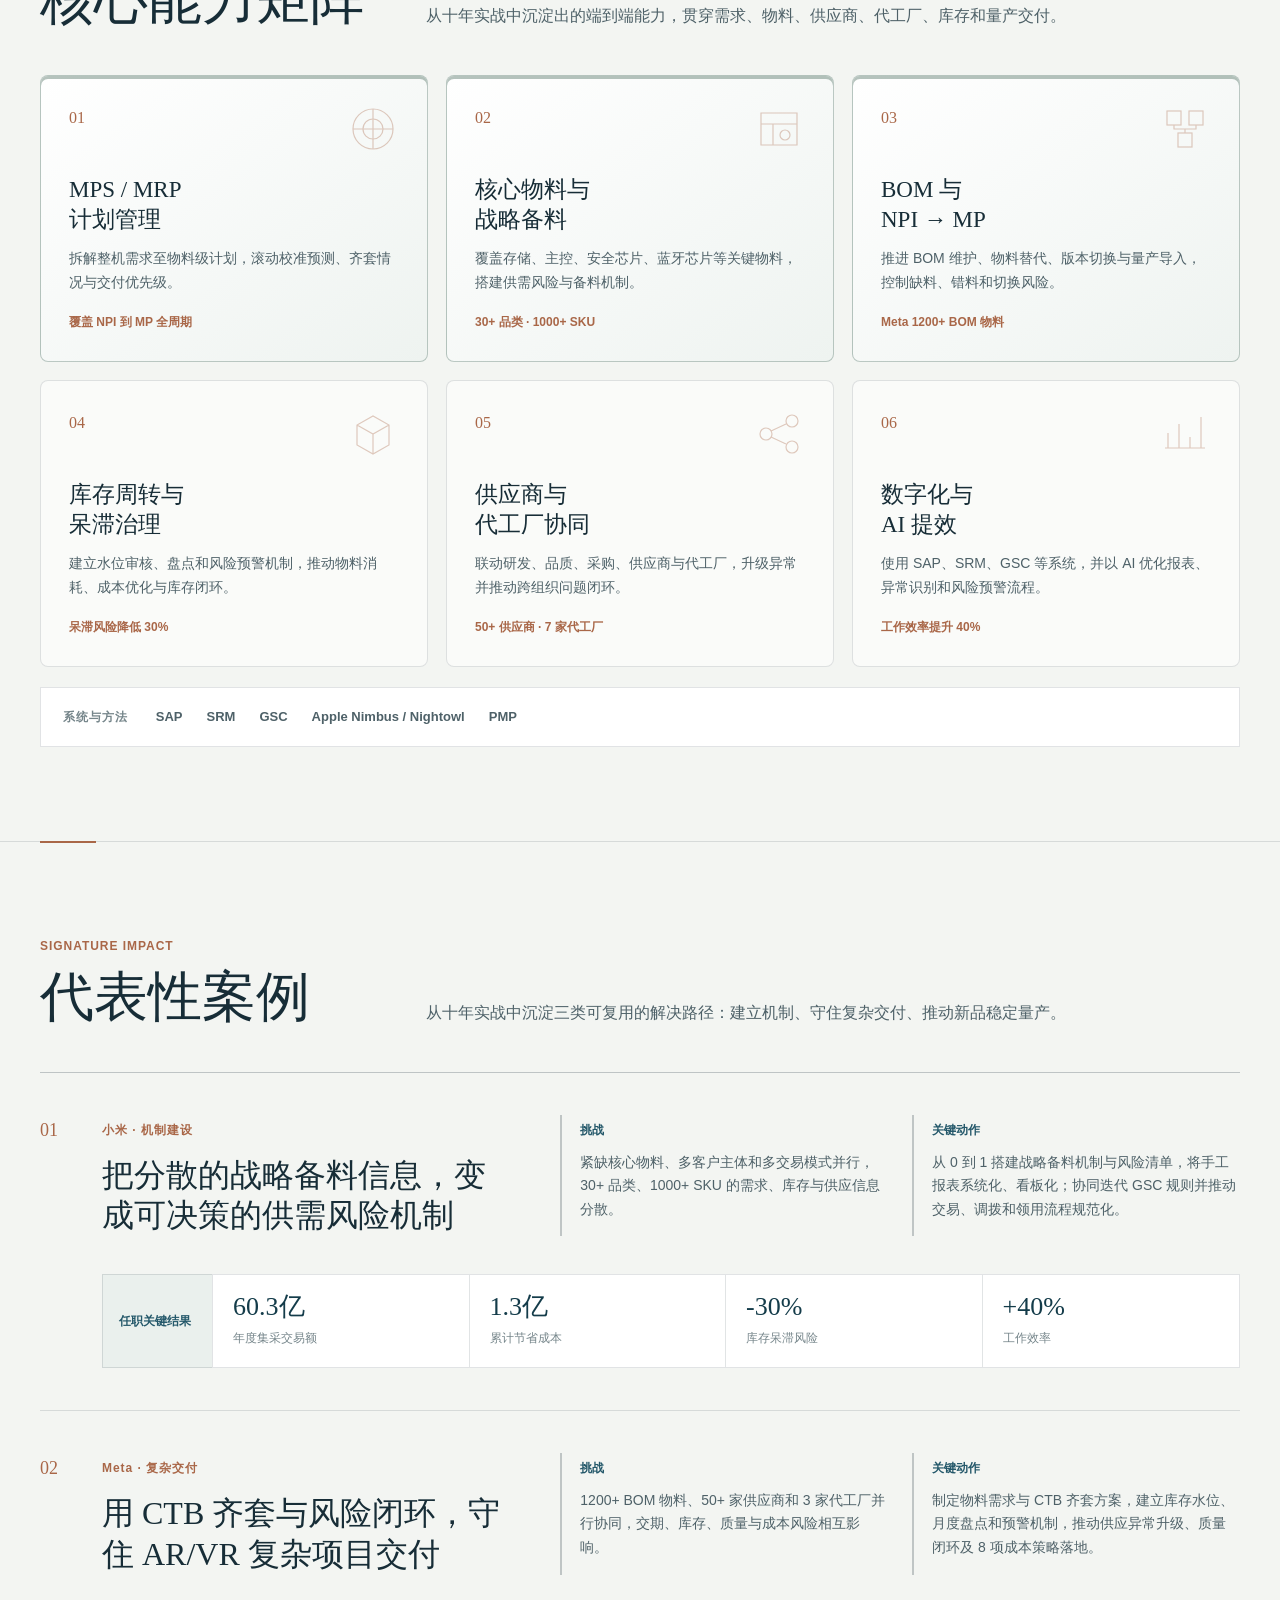
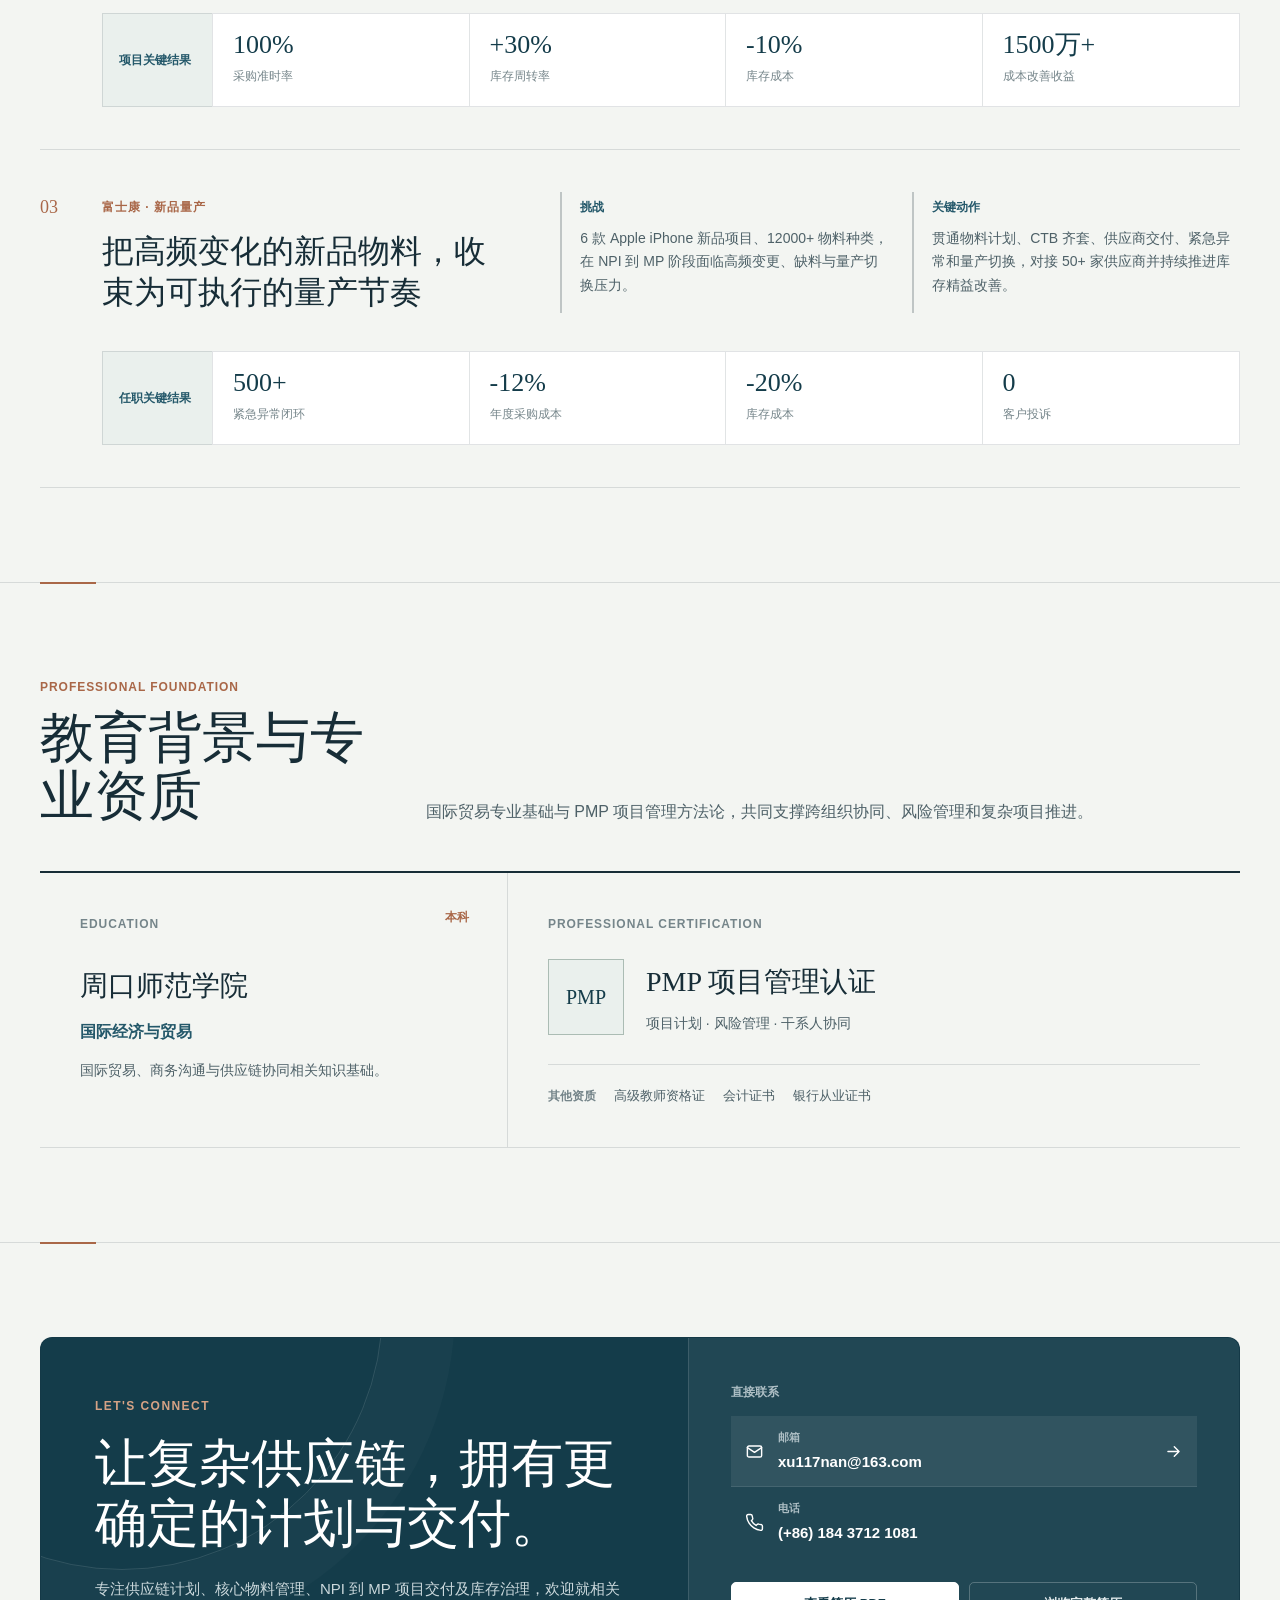
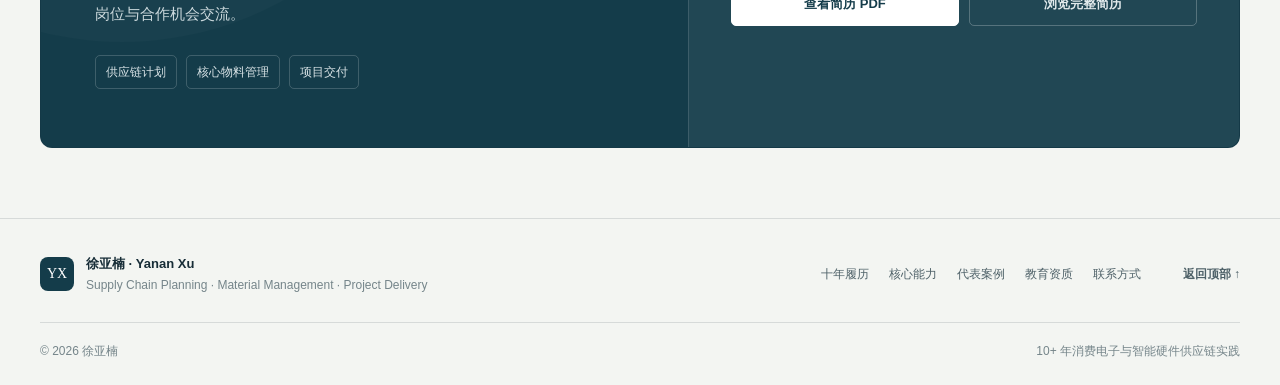
==== commit 91bf3bd6: "优化 GitHub 个人主页" ====
--- a/index.html
+++ b/index.html
@@ -4,23 +4,25 @@
   <meta charset="utf-8">
   <meta name="viewport" content="width=device-width, initial-scale=1">
   <meta name="description" content="徐亚楠的供应链计划与物料管理履历：10 年以上消费电子与智能硬件经验，覆盖 NPI 到 MP、核心物料、BOM、供应风险和库存治理。">
-  <meta name="theme-color" content="#0b2238">
+  <meta name="theme-color" content="#f3f5f2">
   <title>徐亚楠 Yanan Xu｜供应链计划与物料管理</title>
   <link rel="stylesheet" href="assets/styles.css">
 </head>
 <body>
+  <a class="skip-link" href="#main-content">跳到主要内容</a>
   <header class="site-header">
     <nav class="nav container" aria-label="主导航">
-      <a class="brand" href="#top" aria-label="返回首页">
+      <a class="brand" href="#main-content" aria-label="返回首页">
         <span class="brand-mark" aria-hidden="true">YX</span>
         <span>徐亚楠 · YANAN XU</span>
       </a>
 
       <div class="nav-links">
+        <a href="#experience">十年履历</a>
         <a href="#capabilities">核心能力</a>
-        <a href="#experience">职业经历</a>
-        <a href="#projects">代表成果</a>
-        <a href="#contact">联系我</a>
+        <a href="#projects">代表案例</a>
+        <a href="#background">教育资质</a>
+        <a href="#contact">联系方式</a>
       </div>
 
       <div class="nav-actions">
@@ -34,23 +36,37 @@
     </nav>
   </header>
 
-  <main id="top">
+  <main id="main-content">
     <section class="hero container" aria-labelledby="hero-title">
       <div class="hero-card">
         <div class="hero-copy">
-          <p class="eyebrow">Supply Chain Portfolio · 2026</p>
+          <p class="eyebrow">Supply Chain Leadership · 2026</p>
           <h1 id="hero-title">徐亚楠<span class="name-en">Yanan Xu</span></h1>
-          <p class="hero-lead">把复杂供应链变成可计划、可协同、可交付的确定性。</p>
+          <p class="hero-role">供应链计划 · 核心物料管理 · 项目交付</p>
+          <p class="hero-lead">10 年以上消费电子与智能硬件供应链经验。擅长在复杂 BOM、高节奏新品和多组织协同中，把需求转化为可执行的物料计划与稳定交付。</p>
+          <ul class="hero-skill-list" aria-label="重点能力">
+            <li>MPS / MRP</li>
+            <li>CTB 齐套</li>
+            <li>NPI → MP</li>
+            <li>战略备料</li>
+            <li>库存治理</li>
+            <li>团队管理</li>
+          </ul>
           <div class="hero-actions">
-            <a class="button button-primary" href="简历/徐亚楠-物料计划简历-20260718.pdf" target="_blank" rel="noopener">
-              查看中文简历
+            <a class="button button-primary" href="徐亚楠-物料计划简历-20260718.pdf" target="_blank" rel="noopener">
+              查看最新简历 PDF
               <svg viewBox="0 0 24 24" aria-hidden="true"><path d="M5 12h14M13 6l6 6-6 6"/></svg>
             </a>
-            <a class="button button-secondary" href="#experience">浏览职业经历</a>
+            <a class="button button-secondary" href="mailto:xu117nan@163.com">联系我</a>
           </div>
         </div>
 
         <div class="hero-visual" aria-hidden="true">
+          <div class="visual-note">
+            <span>Current focus</span>
+            <strong>小米生态链物料计划</strong>
+            <small>7 人团队 · 30+ 品类 · 1000+ SKU</small>
+          </div>
           <div class="orbit">
             <span class="orbit-line"></span>
             <span class="orbit-node node-1"></span>
@@ -59,8 +75,9 @@
             <span class="orbit-node node-4"></span>
           </div>
           <div class="visual-label">
-            <span>Professional focus</span>
-            <strong>供应链计划<br>核心物料管理<br>NPI → MP 交付</strong>
+            <span>Value delivered</span>
+            <strong>从需求到交付<br>从风险到闭环</strong>
+            <small>计划 · 物料 · 库存 · 协同</small>
           </div>
         </div>
       </div>
@@ -75,12 +92,12 @@
           <span class="proof-label">年度集采物料采购交易额</span>
         </div>
         <div class="proof-item">
+          <span class="proof-number">1.3亿</span>
+          <span class="proof-label">小米任职期间累计节省成本</span>
+        </div>
+        <div class="proof-item">
           <span class="proof-number">1200+</span>
           <span class="proof-label">Meta AR/VR 项目 BOM 物料</span>
-        </div>
-        <div class="proof-item">
-          <span class="proof-number">1000+</span>
-          <span class="proof-label">小米生态链物料 SKU 管理</span>
         </div>
         <div class="proof-item">
           <span class="proof-number">6款</span>
@@ -89,35 +106,165 @@
       </div>
     </section>
 
-    <section class="section section-tight container" id="capabilities" aria-labelledby="capabilities-title">
+    <section class="section section-tight module-section experience-section" id="experience" aria-labelledby="experience-title">
+      <div class="container">
+        <div class="section-heading reveal">
+          <div>
+            <p class="section-kicker">Career journey</p>
+            <h2 class="section-title" id="experience-title">十年履历</h2>
+          </div>
+          <p class="section-intro">从富士康 Apple 新品物控出发，历经工程交付、Meta AR/VR 复杂物料项目，成长为小米生态链物料计划经理；能力主线持续覆盖计划、物料、库存、供应风险与跨组织交付。</p>
+        </div>
+
+        <div class="timeline">
+          <article class="timeline-item is-current reveal">
+            <time class="timeline-date" datetime="2025-03">2025.03 — 至今</time>
+            <span class="timeline-dot" aria-hidden="true"></span>
+            <div class="timeline-content">
+              <div class="timeline-title">
+                <div>
+                  <h3>小米公司</h3>
+                  <span class="timeline-role">物料计划经理 · 7 人团队</span>
+                </div>
+                <span class="timeline-stage">核心物料与团队管理</span>
+              </div>
+              <ul class="career-highlights">
+                <li><strong>团队与计划：</strong>管理 7 人物料计划团队，负责 MPS 及整机需求向物料级需求拆解，联动销售、项目、采购、供应商和代工厂，保障 NPI 到 MP 节点交付。</li>
+                <li><strong>核心物料与 BOM：</strong>管理存储、主控、安全芯片、蓝牙芯片等关键物料，推进 BOM 维护、替代、版本切换和量产导入，建立核心物料供应风险清单。</li>
+                <li><strong>战略备料：</strong>针对存储、主控等紧缺风险，从 0 到 1 搭建战略备料机制，将手工报表系统化、看板化，覆盖 30+ 品类、1000+ SKU。</li>
+                <li><strong>库存与流程：</strong>统筹 7 家代工厂物料交付、年度盘点与库存治理，推动客供向集采/带材切换、跨主体调拨及新品研发领用流程落地。</li>
+                <li><strong>数字化提效：</strong>协同导入 GSC 并迭代系统规则，结合 AI 优化数据整理、报表生成、异常识别和风险预警。</li>
+              </ul>
+              <ul class="achievement-list" aria-label="小米任职成果">
+                <li>年度集采交易额 60.3 亿元</li>
+                <li>累计节省成本 1.3 亿元</li>
+                <li>30+ 品类 / 1000+ SKU</li>
+                <li>协同 7 家代工厂</li>
+                <li>呆滞风险降低 30%</li>
+                <li>工作效率提升 40%</li>
+              </ul>
+            </div>
+          </article>
+
+          <article class="timeline-item reveal">
+            <time class="timeline-date" datetime="2022-09">2022.09 — 2025.02</time>
+            <span class="timeline-dot" aria-hidden="true"></span>
+            <div class="timeline-content">
+              <div class="timeline-title">
+                <div>
+                  <h3>Facebook (Meta) Shanghai Limited</h3>
+                  <span class="timeline-role">物料项目经理 · 4DX 外派</span>
+                </div>
+                <span class="timeline-stage">AR/VR 复杂项目交付</span>
+              </div>
+              <ul class="career-highlights">
+                <li><strong>项目计划：</strong>围绕 Meta AR/VR 眼镜项目制定物料需求计划与 CTB 齐套方案，联动生产、研发、品质、采购及供应商保障项目出货。</li>
+                <li><strong>复杂供应网络：</strong>管理 1200+ BOM 物料，对接 50+ 家供应商和 3 家代工厂，跟进交期与供应风险，解决 20+ 个物料供应难题。</li>
+                <li><strong>库存治理：</strong>建立水位审核、月度盘点及库存预警机制，处理 30+ 批次呆滞物料，持续改善周转与库存成本。</li>
+                <li><strong>质量与成本：</strong>协同品质部门建立来料、试产及生产阶段异常闭环，制定并落地 8 项成本控制策略。</li>
+              </ul>
+              <ul class="achievement-list" aria-label="Meta 项目成果">
+                <li>1200+ BOM 物料</li>
+                <li>50+ 家供应商</li>
+                <li>协同 3 家代工厂</li>
+                <li>采购准时率 100%</li>
+                <li>库存周转率提升 30%</li>
+                <li>库存成本降低 10%</li>
+                <li>成本改善超 1500 万元</li>
+              </ul>
+            </div>
+          </article>
+
+          <article class="timeline-item reveal">
+            <time class="timeline-date" datetime="2021-05">2021.05 — 2022.09</time>
+            <span class="timeline-dot" aria-hidden="true"></span>
+            <div class="timeline-content">
+              <div class="timeline-title">
+                <div>
+                  <h3>欧普照明股份有限公司</h3>
+                  <span class="timeline-role">交付项目经理</span>
+                </div>
+                <span class="timeline-stage">工程项目供应链</span>
+              </div>
+              <ul class="career-highlights">
+                <li><strong>工程交付：</strong>主导两项重大照明工程，统筹物料需求计划、供应节奏和现场安装进度，支撑 7 万平方米工程按节点推进。</li>
+                <li><strong>库存治理：</strong>负责项目库存精细运维、月度盘点与动态预警，处理 20+ 批次呆滞物料，降低库存占用与交付风险。</li>
+                <li><strong>多方协同：</strong>对接投资方、施工方、设计院及工装公司，整合上下游资源并建立稳定协同机制。</li>
+              </ul>
+              <ul class="achievement-list" aria-label="欧普任职成果">
+                <li>7 万平方米工程</li>
+                <li>项目价值 1500 万元</li>
+                <li>按时到货率超 95%</li>
+                <li>库存周转率提升 25%</li>
+                <li>库存成本降低 8%</li>
+              </ul>
+            </div>
+          </article>
+
+          <article class="timeline-item reveal">
+            <time class="timeline-date" datetime="2015-07">2015.07 — 2021.05</time>
+            <span class="timeline-dot" aria-hidden="true"></span>
+            <div class="timeline-content">
+              <div class="timeline-title">
+                <div>
+                  <h3>富士康科技集团</h3>
+                  <span class="timeline-role">采购工程师 / 物料主管</span>
+                </div>
+                <span class="timeline-stage">Apple NPI → MP</span>
+              </div>
+              <ul class="career-highlights">
+                <li><strong>能力起点：</strong>从采购工程师成长为物料主管，形成采购执行、供应商交付、物料计划、库存控制和生产协同的完整基本功。</li>
+                <li><strong>新品导入：</strong>参与 6 款 Apple iPhone 新品项目，覆盖 12000+ 物料种类，全流程推进 NPI 到 MP 的计划、CTB 齐套、缺料异常与量产切换。</li>
+                <li><strong>供应与改善：</strong>对接评估 50+ 家供应商，处理 500+ 起紧急异常并提出 20+ 条流程优化建议，持续推动采购降本和库存精益改善。</li>
+                <li><strong>库存精益：</strong>根据生产波动调整供应计划，推动库存周转、呆滞处理效率与库存成本持续改善。</li>
+              </ul>
+              <ul class="achievement-list" aria-label="富士康任职成果">
+                <li>6 款 iPhone 新品项目</li>
+                <li>12000+ 物料种类</li>
+                <li>500+ 起紧急异常处理</li>
+                <li>采购成本年降低 12%</li>
+                <li>库存成本降低 20%</li>
+                <li>在职期间客户 0 投诉</li>
+              </ul>
+            </div>
+          </article>
+        </div>
+      </div>
+    </section>
+
+    <section class="section module-section" id="capabilities" aria-labelledby="capabilities-title">
+      <div class="container">
       <div class="section-heading reveal">
         <div>
           <p class="section-kicker">Core capabilities</p>
-          <h2 class="section-title" id="capabilities-title">从计划到交付</h2>
-        </div>
-        <p class="section-intro">贯穿需求、物料、供应商、代工厂和库存的端到端管理能力，在高节奏新品项目与复杂多主体协同中推动结果落地。</p>
+          <h2 class="section-title" id="capabilities-title">核心能力矩阵</h2>
+        </div>
+        <p class="section-intro">从十年实战中沉淀出的端到端能力，贯穿需求、物料、供应商、代工厂、库存和量产交付。</p>
       </div>
 
       <div class="capability-grid">
-        <article class="capability-card reveal">
+        <article class="capability-card is-priority reveal">
           <span class="card-index">01</span>
           <svg class="card-symbol" viewBox="0 0 52 52" aria-hidden="true"><circle cx="26" cy="26" r="20"/><circle cx="26" cy="26" r="10"/><path d="M26 6v40M6 26h40"/></svg>
           <h3>MPS / MRP<br>计划管理</h3>
           <p>拆解整机需求至物料级计划，滚动校准预测、齐套情况与交付优先级。</p>
-        </article>
-
-        <article class="capability-card reveal">
+          <span class="card-proof">覆盖 NPI 到 MP 全周期</span>
+        </article>
+
+        <article class="capability-card is-priority reveal">
           <span class="card-index">02</span>
           <svg class="card-symbol" viewBox="0 0 52 52" aria-hidden="true"><path d="M8 10h36v32H8zM8 21h36M20 21v21"/><circle cx="32" cy="32" r="5"/></svg>
           <h3>核心物料与<br>战略备料</h3>
           <p>覆盖存储、主控、安全芯片、蓝牙芯片等关键物料，搭建供需风险与备料机制。</p>
-        </article>
-
-        <article class="capability-card reveal">
+          <span class="card-proof">30+ 品类 · 1000+ SKU</span>
+        </article>
+
+        <article class="capability-card is-priority reveal">
           <span class="card-index">03</span>
           <svg class="card-symbol" viewBox="0 0 52 52" aria-hidden="true"><rect x="8" y="8" width="14" height="14"/><rect x="30" y="8" width="14" height="14"/><rect x="19" y="30" width="14" height="14"/><path d="M15 22v4h22v-4M26 26v4"/></svg>
           <h3>BOM 与<br>NPI → MP</h3>
           <p>推进 BOM 维护、物料替代、版本切换与量产导入，控制缺料、错料和切换风险。</p>
+          <span class="card-proof">Meta 1200+ BOM 物料</span>
         </article>
 
         <article class="capability-card reveal">
@@ -125,6 +272,7 @@
           <svg class="card-symbol" viewBox="0 0 52 52" aria-hidden="true"><path d="M10 37V17l16-9 16 9v20l-16 9zM10 17l16 9 16-9M26 26v20"/></svg>
           <h3>库存周转与<br>呆滞治理</h3>
           <p>建立水位审核、盘点和风险预警机制，推动物料消耗、成本优化与库存闭环。</p>
+          <span class="card-proof">呆滞风险降低 30%</span>
         </article>
 
         <article class="capability-card reveal">
@@ -132,6 +280,7 @@
           <svg class="card-symbol" viewBox="0 0 52 52" aria-hidden="true"><circle cx="13" cy="26" r="6"/><circle cx="39" cy="13" r="6"/><circle cx="39" cy="39" r="6"/><path d="M18 23l15-7M18 29l15 7"/></svg>
           <h3>供应商与<br>代工厂协同</h3>
           <p>联动研发、品质、采购、供应商与代工厂，升级异常并推动跨组织问题闭环。</p>
+          <span class="card-proof">50+ 供应商 · 7 家代工厂</span>
         </article>
 
         <article class="capability-card reveal">
@@ -139,166 +288,221 @@
           <svg class="card-symbol" viewBox="0 0 52 52" aria-hidden="true"><path d="M9 40V25M20 40V16M31 40V29M42 40V9M6 40h40"/></svg>
           <h3>数字化与<br>AI 提效</h3>
           <p>使用 SAP、SRM、GSC 等系统，并以 AI 优化报表、异常识别和风险预警流程。</p>
-        </article>
+          <span class="card-proof">工作效率提升 40%</span>
+        </article>
+      </div>
+
+      <div class="systems-band reveal" aria-label="熟悉系统与方法">
+        <span>系统与方法</span>
+        <ul>
+          <li>SAP</li>
+          <li>SRM</li>
+          <li>GSC</li>
+          <li>Apple Nimbus / Nightowl</li>
+          <li>PMP</li>
+        </ul>
+      </div>
       </div>
     </section>
 
-    <section class="section experience-section" id="experience" aria-labelledby="experience-title">
+    <section class="section module-section impact-section" id="projects" aria-labelledby="projects-title">
       <div class="container">
-        <div class="section-heading reveal">
-          <div>
-            <p class="section-kicker">Career journey</p>
-            <h2 class="section-title" id="experience-title">十年一条主线</h2>
-          </div>
-          <p class="section-intro">从采购执行和物控基本功出发，逐步走向跨组织项目交付、复杂 BOM 管理、核心物料规划与团队管理。</p>
-        </div>
-
-        <div class="timeline">
-          <article class="timeline-item reveal">
-            <time class="timeline-date" datetime="2025-03">2025.03 — 至今</time>
-            <span class="timeline-dot" aria-hidden="true"></span>
-            <div class="timeline-content">
-              <h3>小米公司</h3>
-              <span class="timeline-role">物料计划经理 · 7 人团队</span>
-              <p>负责生态链核心电子物料、集采交付、战略备料、BOM 切换、库存治理及系统化提效。从 0 到 1 搭建战略备料机制，推动 30+ 品类、上千 SKU 的供需库存风险一体化呈现。</p>
-              <ul class="achievement-list" aria-label="小米任职成果">
-                <li>年度集采交易额 60.3 亿元</li>
-                <li>协同 7 家代工厂</li>
-                <li>累计节省成本 1.3 亿元</li>
-                <li>工作效率提升 40%</li>
-              </ul>
-            </div>
-          </article>
-
-          <article class="timeline-item reveal">
-            <time class="timeline-date" datetime="2022-09">2022.09 — 2025.02</time>
-            <span class="timeline-dot" aria-hidden="true"></span>
-            <div class="timeline-content">
-              <h3>Facebook (Meta) Shanghai Limited</h3>
-              <span class="timeline-role">物料项目经理 · 4DX 外派</span>
-              <p>围绕 Meta AR/VR 眼镜项目制定物料需求计划与 CTB 齐套方案，管理复杂 BOM，并协同供应商和代工厂处理交期、库存、质量与成本问题。</p>
-              <ul class="achievement-list" aria-label="Meta 项目成果">
-                <li>1200+ BOM 物料</li>
-                <li>50+ 家供应商</li>
-                <li>3 家代工厂</li>
-                <li>成本改善超 1500 万元</li>
-              </ul>
-            </div>
-          </article>
-
-          <article class="timeline-item reveal">
-            <time class="timeline-date" datetime="2021-05">2021.05 — 2022.09</time>
-            <span class="timeline-dot" aria-hidden="true"></span>
-            <div class="timeline-content">
-              <h3>欧普照明股份有限公司</h3>
-              <span class="timeline-role">交付项目经理</span>
-              <p>主导两项重大照明工程，统筹物料需求计划、供应节奏和现场安装进度，并协调投资方、施工方、设计院及工装公司。</p>
-              <ul class="achievement-list" aria-label="欧普任职成果">
-                <li>7 万平方米工程</li>
-                <li>项目价值 1500 万元</li>
-                <li>按时到货率超 95%</li>
-                <li>库存周转率提升 25%</li>
-              </ul>
-            </div>
-          </article>
-
-          <article class="timeline-item reveal">
-            <time class="timeline-date" datetime="2015-07">2015.07 — 2021.05</time>
-            <span class="timeline-dot" aria-hidden="true"></span>
-            <div class="timeline-content">
-              <h3>富士康科技集团</h3>
-              <span class="timeline-role">采购工程师 / 物料主管</span>
-              <p>从采购执行转向物料计划与库存控制，参与 Apple iPhone 新品从 NPI 到 MP 的全流程物料交付，形成供应链计划与异常处理基本功。</p>
-              <ul class="achievement-list" aria-label="富士康任职成果">
-                <li>6 款 iPhone 新品项目</li>
-                <li>12000+ 物料种类</li>
-                <li>500+ 起紧急异常处理</li>
-                <li>采购成本年降低 12%</li>
-              </ul>
-            </div>
-          </article>
-        </div>
-      </div>
-    </section>
-
-    <section class="section container" id="projects" aria-labelledby="projects-title">
       <div class="section-heading reveal">
         <div>
           <p class="section-kicker">Signature impact</p>
-          <h2 class="section-title" id="projects-title">代表性成果</h2>
-        </div>
-        <p class="section-intro">价值不仅来自“把物料送到”，更来自建立机制，让复杂业务能够持续稳定地运转。</p>
-      </div>
-
-      <div class="project-showcase">
-        <article class="project-primary reveal">
-          <span class="project-label">System building · Xiaomi</span>
-          <h3>把战略备料从手工表格，变成系统化风险视图</h3>
-          <p>围绕紧缺核心物料，从 0 到 1 搭建管理机制，将需求、库存、供应和风险统一呈现，支撑 30+ 品类、上千个 SKU 的准确决策和及时响应。</p>
-          <div class="stack" aria-label="项目关键词">
-            <span>战略备料</span><span>风险清单</span><span>系统看板</span><span>跨团队协同</span>
-          </div>
-        </article>
-
-        <article class="project-secondary reveal">
-          <span class="project-label">Complex delivery · Meta</span>
-          <h3>在复杂 BOM 和多方协同中守住交付</h3>
-          <p>管理 1200+ 颗物料，对接 50+ 家供应商和 3 家代工厂，通过 CTB 齐套、库存预警和异常升级机制推动项目出货要求达成。</p>
-          <div class="stack" aria-label="项目关键词">
-            <span>CTB 齐套</span><span>复杂 BOM</span><span>库存治理</span><span>供应异常闭环</span>
-          </div>
-        </article>
+          <h2 class="section-title" id="projects-title">代表性案例</h2>
+        </div>
+        <p class="section-intro">从十年实战中沉淀三类可复用的解决路径：建立机制、守住复杂交付、推动新品稳定量产。</p>
+      </div>
+
+      <div class="impact-cases">
+        <article class="impact-case reveal">
+          <div class="impact-case-head">
+            <span class="impact-index">01</span>
+            <div>
+              <span class="impact-company">小米 · 机制建设</span>
+              <h3>把分散的战略备料信息，变成可决策的供需风险机制</h3>
+            </div>
+          </div>
+          <div class="impact-story">
+            <div class="impact-step">
+              <span>挑战</span>
+              <p>紧缺核心物料、多客户主体和多交易模式并行，30+ 品类、1000+ SKU 的需求、库存与供应信息分散。</p>
+            </div>
+            <div class="impact-step">
+              <span>关键动作</span>
+              <p>从 0 到 1 搭建战略备料机制与风险清单，将手工报表系统化、看板化；协同迭代 GSC 规则并推动交易、调拨和领用流程规范化。</p>
+            </div>
+          </div>
+          <div class="impact-outcome">
+            <span class="impact-outcome-label">任职关键结果</span>
+            <ul class="impact-results" aria-label="小米任职关键结果">
+              <li><strong>60.3亿</strong><span>年度集采交易额</span></li>
+              <li><strong>1.3亿</strong><span>累计节省成本</span></li>
+              <li><strong>-30%</strong><span>库存呆滞风险</span></li>
+              <li><strong>+40%</strong><span>工作效率</span></li>
+            </ul>
+          </div>
+        </article>
+
+        <article class="impact-case reveal">
+          <div class="impact-case-head">
+            <span class="impact-index">02</span>
+            <div>
+              <span class="impact-company">Meta · 复杂交付</span>
+              <h3>用 CTB 齐套与风险闭环，守住 AR/VR 复杂项目交付</h3>
+            </div>
+          </div>
+          <div class="impact-story">
+            <div class="impact-step">
+              <span>挑战</span>
+              <p>1200+ BOM 物料、50+ 家供应商和 3 家代工厂并行协同，交期、库存、质量与成本风险相互影响。</p>
+            </div>
+            <div class="impact-step">
+              <span>关键动作</span>
+              <p>制定物料需求与 CTB 齐套方案，建立库存水位、月度盘点和预警机制，推动供应异常升级、质量闭环及 8 项成本策略落地。</p>
+            </div>
+          </div>
+          <div class="impact-outcome">
+            <span class="impact-outcome-label">项目关键结果</span>
+            <ul class="impact-results" aria-label="Meta 项目关键结果">
+              <li><strong>100%</strong><span>采购准时率</span></li>
+              <li><strong>+30%</strong><span>库存周转率</span></li>
+              <li><strong>-10%</strong><span>库存成本</span></li>
+              <li><strong>1500万+</strong><span>成本改善收益</span></li>
+            </ul>
+          </div>
+        </article>
+
+        <article class="impact-case reveal">
+          <div class="impact-case-head">
+            <span class="impact-index">03</span>
+            <div>
+              <span class="impact-company">富士康 · 新品量产</span>
+              <h3>把高频变化的新品物料，收束为可执行的量产节奏</h3>
+            </div>
+          </div>
+          <div class="impact-story">
+            <div class="impact-step">
+              <span>挑战</span>
+              <p>6 款 Apple iPhone 新品项目、12000+ 物料种类，在 NPI 到 MP 阶段面临高频变更、缺料与量产切换压力。</p>
+            </div>
+            <div class="impact-step">
+              <span>关键动作</span>
+              <p>贯通物料计划、CTB 齐套、供应商交付、紧急异常和量产切换，对接 50+ 家供应商并持续推进库存精益改善。</p>
+            </div>
+          </div>
+          <div class="impact-outcome">
+            <span class="impact-outcome-label">任职关键结果</span>
+            <ul class="impact-results" aria-label="富士康任职关键结果">
+              <li><strong>500+</strong><span>紧急异常闭环</span></li>
+              <li><strong>-12%</strong><span>年度采购成本</span></li>
+              <li><strong>-20%</strong><span>库存成本</span></li>
+              <li><strong>0</strong><span>客户投诉</span></li>
+            </ul>
+          </div>
+        </article>
+      </div>
       </div>
     </section>
 
-    <section class="section section-tight container" aria-labelledby="credentials-title">
+    <section class="section module-section background-section" id="background" aria-labelledby="credentials-title">
+      <div class="container">
       <div class="section-heading reveal">
         <div>
-          <p class="section-kicker">Background</p>
-          <h2 class="section-title" id="credentials-title">教育与认证</h2>
-        </div>
-        <p class="section-intro">国际贸易知识基础与项目管理方法论，为供应链协同、商务沟通和复杂项目推进提供支撑。</p>
-      </div>
-
-      <div class="credentials">
-        <article class="credential reveal">
+          <p class="section-kicker">Professional foundation</p>
+          <h2 class="section-title" id="credentials-title">教育背景与专业资质</h2>
+        </div>
+        <p class="section-intro">国际贸易专业基础与 PMP 项目管理方法论，共同支撑跨组织协同、风险管理和复杂项目推进。</p>
+      </div>
+
+      <div class="background-panel reveal">
+        <article class="education-profile">
           <span class="credential-label">EDUCATION</span>
+          <span class="education-level">本科</span>
           <h3>周口师范学院</h3>
-          <p>国际经济与贸易 · 本科</p>
-        </article>
-        <article class="credential reveal">
-          <span class="credential-label">CERTIFICATION</span>
-          <h3>PMP 项目管理认证</h3>
-          <p>高级教师资格证 · 会计证书 · 银行从业证书</p>
-        </article>
+          <p class="credential-focus">国际经济与贸易</p>
+          <p class="credential-note">国际贸易、商务沟通与供应链协同相关知识基础。</p>
+        </article>
+
+        <article class="certification-profile">
+          <span class="credential-label">PROFESSIONAL CERTIFICATION</span>
+          <div class="pmp-profile">
+            <span class="pmp-mark" aria-hidden="true">PMP</span>
+            <div>
+              <h3>PMP 项目管理认证</h3>
+              <p>项目计划 · 风险管理 · 干系人协同</p>
+            </div>
+          </div>
+          <div class="other-credentials">
+            <span>其他资质</span>
+            <ul>
+              <li>高级教师资格证</li>
+              <li>会计证书</li>
+              <li>银行从业证书</li>
+            </ul>
+          </div>
+        </article>
+      </div>
       </div>
     </section>
 
-    <section class="contact-section container" id="contact" aria-labelledby="contact-title">
-      <div class="contact-card reveal">
-        <h2 id="contact-title">让复杂供应链，拥有更确定的结果。</h2>
-        <div class="contact-links">
-          <a class="contact-link" href="mailto:xu117nan@163.com">
+    <section class="contact-section module-section" id="contact" aria-labelledby="contact-title">
+      <div class="container">
+      <div class="contact-shell reveal">
+        <div class="contact-copy">
+          <p class="contact-kicker">Let's connect</p>
+          <h2 id="contact-title">让复杂供应链，拥有更确定的计划与交付。</h2>
+          <p>专注供应链计划、核心物料管理、NPI 到 MP 项目交付及库存治理，欢迎就相关岗位与合作机会交流。</p>
+          <ul class="contact-focus" aria-label="职业方向">
+            <li>供应链计划</li>
+            <li>核心物料管理</li>
+            <li>项目交付</li>
+          </ul>
+        </div>
+
+        <div class="contact-panel">
+          <span class="contact-panel-label">直接联系</span>
+          <a class="contact-method contact-method-primary" href="mailto:xu117nan@163.com">
             <svg viewBox="0 0 24 24" aria-hidden="true"><rect x="3" y="5" width="18" height="14" rx="2"/><path d="m3 7 9 6 9-6"/></svg>
-            xu117nan@163.com
+            <span><small>邮箱</small>xu117nan@163.com</span>
+            <svg class="contact-arrow" viewBox="0 0 24 24" aria-hidden="true"><path d="M5 12h14M13 6l6 6-6 6"/></svg>
           </a>
-          <a class="contact-link" href="tel:+8618437121081">
+          <a class="contact-method" href="tel:+8618437121081">
             <svg viewBox="0 0 24 24" aria-hidden="true"><path d="M22 16.92v3a2 2 0 0 1-2.18 2 19.8 19.8 0 0 1-8.63-3.07 19.5 19.5 0 0 1-6-6A19.8 19.8 0 0 1 2.12 4.18 2 2 0 0 1 4.11 2h3a2 2 0 0 1 2 1.72c.12.9.33 1.78.62 2.63a2 2 0 0 1-.45 2.11L8 9.73a16 16 0 0 0 6 6l1.27-1.27a2 2 0 0 1 2.11-.45c.85.29 1.73.5 2.63.62A2 2 0 0 1 22 16.92Z"/></svg>
-            (+86) 184 3712 1081
+            <span><small>电话</small>(+86) 184 3712 1081</span>
           </a>
-          <a class="contact-link" href="简历/徐亚楠-中文简历.html">
-            <svg viewBox="0 0 24 24" aria-hidden="true"><path d="M14 2H6a2 2 0 0 0-2 2v16a2 2 0 0 0 2 2h12a2 2 0 0 0 2-2V8z"/><path d="M14 2v6h6M8 13h8M8 17h6"/></svg>
-            打开完整 HTML 简历
-          </a>
-        </div>
+          <div class="resume-actions" aria-label="简历入口">
+            <a class="resume-action resume-action-primary" href="徐亚楠-物料计划简历-20260718.pdf" target="_blank" rel="noopener">查看简历 PDF</a>
+            <a class="resume-action" href="徐亚楠-中文简历.html">浏览完整简历</a>
+          </div>
+        </div>
+      </div>
       </div>
     </section>
   </main>
 
   <footer class="site-footer">
     <div class="footer-inner container">
-      <span>© <span data-year>2026</span> 徐亚楠 · Yanan Xu</span>
-      <span>Supply Chain Planning · Material Management · Project Delivery</span>
+      <div class="footer-brand">
+        <span class="brand-mark" aria-hidden="true">YX</span>
+        <div>
+          <strong>徐亚楠 · Yanan Xu</strong>
+          <span>Supply Chain Planning · Material Management · Project Delivery</span>
+        </div>
+      </div>
+      <nav class="footer-nav" aria-label="页脚导航">
+        <a href="#experience">十年履历</a>
+        <a href="#capabilities">核心能力</a>
+        <a href="#projects">代表案例</a>
+        <a href="#background">教育资质</a>
+        <a href="#contact">联系方式</a>
+      </nav>
+      <a class="back-to-top" href="#main-content">返回顶部 ↑</a>
+    </div>
+    <div class="footer-meta container">
+      <span>© <span data-year>2026</span> 徐亚楠</span>
+      <span>10+ 年消费电子与智能硬件供应链实践</span>
     </div>
   </footer>
 
--- a/assets/styles.css
+++ b/assets/styles.css
@@ -1,23 +1,23 @@
 :root {
   color-scheme: light;
-  --canvas: #f3f0e8;
-  --paper: #fbfaf6;
+  --canvas: #f3f5f2;
+  --paper: #fafbf9;
   --paper-strong: #ffffff;
-  --ink: #142638;
-  --ink-soft: #425363;
-  --ink-faint: #73808b;
-  --navy: #0b2238;
-  --navy-soft: #143b5b;
-  --copper: #bf7442;
-  --copper-soft: #e7b88e;
-  --mint: #91aa9d;
-  --line: rgba(20, 38, 56, 0.14);
-  --line-strong: rgba(20, 38, 56, 0.24);
-  --shadow: 0 24px 80px rgba(13, 31, 48, 0.12);
-  --radius-lg: 28px;
-  --radius-md: 18px;
-  --radius-sm: 12px;
-  --max-width: 1180px;
+  --ink: #172d37;
+  --ink-soft: #4e6168;
+  --ink-faint: #75858a;
+  --navy: #143c4a;
+  --navy-soft: #24586a;
+  --copper: #a96748;
+  --copper-soft: #d5a285;
+  --mint: #789287;
+  --line: rgba(23, 45, 55, 0.13);
+  --line-strong: rgba(23, 45, 55, 0.24);
+  --shadow: 0 20px 60px rgba(32, 52, 57, 0.08);
+  --radius-lg: 12px;
+  --radius-md: 8px;
+  --radius-sm: 5px;
+  --max-width: 1200px;
 }
 
 [data-theme="dark"] {
@@ -29,9 +29,9 @@
   --ink-soft: #bdc9cf;
   --ink-faint: #8799a4;
   --navy: #07131d;
-  --navy-soft: #153b57;
+  --navy-soft: #a8c6d0;
   --copper: #e29a67;
-  --copper-soft: #9e6948;
+  --copper-soft: #efb58d;
   --mint: #a9c1b6;
   --line: rgba(229, 239, 243, 0.12);
   --line-strong: rgba(229, 239, 243, 0.22);
@@ -51,7 +51,7 @@
   margin: 0;
   background: var(--canvas);
   color: var(--ink);
-  font-family: Inter, "SF Pro Display", "PingFang SC", "Microsoft YaHei", sans-serif;
+  font-family: "Avenir Next", "Noto Sans SC", "PingFang SC", "Microsoft YaHei", sans-serif;
   font-size: 16px;
   line-height: 1.7;
   text-rendering: optimizeLegibility;
@@ -62,10 +62,8 @@
   position: fixed;
   inset: 0;
   z-index: -2;
-  background-image:
-    linear-gradient(rgba(17, 49, 73, 0.045) 1px, transparent 1px),
-    linear-gradient(90deg, rgba(17, 49, 73, 0.045) 1px, transparent 1px);
-  background-size: 48px 48px;
+  background-image: linear-gradient(rgba(20, 60, 74, 0.025) 1px, transparent 1px);
+  background-size: 100% 32px;
   content: "";
   pointer-events: none;
 }
@@ -73,6 +71,22 @@
 a {
   color: inherit;
   text-decoration: none;
+}
+
+.skip-link {
+  position: fixed;
+  top: 12px;
+  left: 12px;
+  z-index: 100;
+  padding: 10px 14px;
+  border-radius: var(--radius-sm);
+  background: var(--navy);
+  color: #fff;
+  transform: translateY(-160%);
+}
+
+.skip-link:focus {
+  transform: none;
 }
 
 button,
@@ -99,7 +113,7 @@
   top: 0;
   z-index: 20;
   border-bottom: 1px solid var(--line);
-  background: color-mix(in srgb, var(--canvas) 86%, transparent);
+  background: color-mix(in srgb, var(--paper-strong) 90%, transparent);
   backdrop-filter: blur(18px);
 }
 
@@ -116,7 +130,7 @@
   align-items: center;
   gap: 12px;
   font-weight: 700;
-  letter-spacing: 0.06em;
+  letter-spacing: 0;
 }
 
 .brand-mark {
@@ -124,7 +138,7 @@
   height: 34px;
   display: grid;
   place-items: center;
-  border-radius: 50%;
+  border-radius: var(--radius-md);
   background: var(--navy);
   color: #fff;
   font-family: Georgia, "Times New Roman", serif;
@@ -172,8 +186,8 @@
   display: inline-grid;
   place-items: center;
   border: 1px solid var(--line);
-  border-radius: 50%;
-  background: transparent;
+  border-radius: var(--radius-md);
+  background: var(--paper-strong);
   color: var(--ink);
   cursor: pointer;
   transition: border-color 160ms ease, background-color 160ms ease, transform 160ms ease;
@@ -198,28 +212,29 @@
 }
 
 .hero {
-  padding: 78px 0 32px;
+  padding: 42px 0 30px;
 }
 
 .hero-card {
   position: relative;
-  min-height: 620px;
-  display: grid;
-  grid-template-columns: minmax(0, 1.25fr) minmax(330px, 0.75fr);
+  min-height: 580px;
+  display: grid;
+  grid-template-columns: minmax(0, 1.14fr) minmax(380px, 0.86fr);
   overflow: hidden;
+  border: 1px solid var(--line);
   border-radius: var(--radius-lg);
-  background: var(--navy);
-  color: #edf3f5;
+  background: var(--paper-strong);
+  color: var(--ink);
   box-shadow: var(--shadow);
 }
 
 .hero-card::before {
   position: absolute;
-  inset: 0;
-  background:
-    radial-gradient(circle at 78% 16%, rgba(191, 116, 66, 0.2), transparent 28%),
-    linear-gradient(118deg, transparent 0 69%, rgba(255, 255, 255, 0.035) 69% 69.2%, transparent 69.2%),
-    linear-gradient(28deg, transparent 0 61%, rgba(255, 255, 255, 0.035) 61% 61.2%, transparent 61.2%);
+  top: 0;
+  bottom: 0;
+  left: 18px;
+  width: 1px;
+  background: var(--copper);
   content: "";
   pointer-events: none;
 }
@@ -227,7 +242,7 @@
 .hero-copy {
   position: relative;
   z-index: 2;
-  padding: 68px 54px 56px;
+  padding: 54px 58px 50px;
   display: flex;
   flex-direction: column;
   justify-content: center;
@@ -237,11 +252,11 @@
   display: flex;
   align-items: center;
   gap: 12px;
-  margin: 0 0 22px;
-  color: var(--copper-soft);
+  margin: 0 0 20px;
+  color: var(--copper);
   font-size: 12px;
   font-weight: 700;
-  letter-spacing: 0.18em;
+  letter-spacing: 0.08em;
   text-transform: uppercase;
 }
 
@@ -255,38 +270,65 @@
 .hero h1 {
   max-width: 780px;
   margin: 0;
-  font-family: Georgia, "Noto Serif SC", "Songti SC", serif;
-  font-size: clamp(52px, 6.8vw, 94px);
+  font-family: "Songti SC", "Noto Serif SC", Georgia, serif;
+  font-size: clamp(54px, 6vw, 78px);
   font-weight: 400;
-  letter-spacing: -0.055em;
-  line-height: 0.93;
+  letter-spacing: 0;
+  line-height: 1;
 }
 
 .hero h1 .name-en {
   display: block;
   margin-top: 17px;
-  color: var(--copper-soft);
-  font-family: Inter, "SF Pro Display", sans-serif;
-  font-size: 0.2em;
+  color: var(--ink-faint);
+  font-family: "Avenir Next", "Noto Sans SC", sans-serif;
+  font-size: 0.18em;
   font-weight: 600;
-  letter-spacing: 0.25em;
+  letter-spacing: 0.08em;
   line-height: 1;
   text-transform: uppercase;
 }
 
+.hero-role {
+  margin: 28px 0 0;
+  color: var(--navy-soft);
+  font-family: "Songti SC", "Noto Serif SC", Georgia, serif;
+  font-size: clamp(20px, 2.2vw, 28px);
+  font-weight: 700;
+  line-height: 1.35;
+}
+
 .hero-lead {
   max-width: 660px;
-  margin: 34px 0 0;
-  color: #cbd6db;
-  font-size: clamp(18px, 2vw, 24px);
-  line-height: 1.55;
+  margin: 16px 0 0;
+  color: var(--ink-soft);
+  font-size: 16px;
+  line-height: 1.75;
+}
+
+.hero-skill-list {
+  display: flex;
+  flex-wrap: wrap;
+  gap: 8px;
+  margin: 24px 0 0;
+  padding: 0;
+  list-style: none;
+}
+
+.hero-skill-list li {
+  padding: 5px 10px;
+  border-left: 2px solid var(--mint);
+  background: #eef3f0;
+  color: var(--ink-soft);
+  font-size: 12px;
+  font-weight: 700;
 }
 
 .hero-actions {
   display: flex;
   flex-wrap: wrap;
   gap: 12px;
-  margin-top: 36px;
+  margin-top: 28px;
 }
 
 .button {
@@ -297,7 +339,7 @@
   gap: 10px;
   padding: 0 20px;
   border: 1px solid transparent;
-  border-radius: 999px;
+  border-radius: var(--radius-sm);
   font-size: 14px;
   font-weight: 700;
   transition: transform 160ms ease, background-color 160ms ease, border-color 160ms ease;
@@ -308,23 +350,27 @@
 }
 
 .button-primary {
-  background: var(--copper);
+  background: var(--navy);
   color: #fff;
 }
 
 .button-secondary {
-  border-color: rgba(255, 255, 255, 0.25);
-  background: rgba(255, 255, 255, 0.06);
-  color: #fff;
+  border-color: var(--line-strong);
+  background: var(--paper-strong);
+  color: var(--ink);
 }
 
 .hero-visual {
   position: relative;
-  min-height: 620px;
+  min-height: 580px;
   display: flex;
   align-items: flex-end;
   justify-content: flex-end;
-  padding: 52px 42px;
+  padding: 34px;
+  background:
+    linear-gradient(180deg, rgba(255, 255, 255, 0.02), rgba(18, 48, 61, 0.22)),
+    url("hero-supply-chain.jpg") 58% center/cover no-repeat;
+  border-left: 1px solid var(--line);
 }
 
 .orbit {
@@ -382,46 +428,83 @@
   position: relative;
   z-index: 2;
   width: min(100%, 260px);
-  padding: 22px;
-  border: 1px solid rgba(255, 255, 255, 0.16);
+  padding: 20px;
+  border: 1px solid rgba(255, 255, 255, 0.58);
   border-radius: var(--radius-md);
-  background: rgba(7, 24, 37, 0.72);
+  background: rgba(20, 60, 74, 0.88);
+  color: #fff;
   backdrop-filter: blur(16px);
 }
 
-.visual-label span {
+.visual-label span,
+.visual-note span {
   display: block;
-  color: #93a7b2;
+  color: #d4e0df;
   font-size: 11px;
   font-weight: 700;
-  letter-spacing: 0.16em;
+  letter-spacing: 0.08em;
   text-transform: uppercase;
 }
 
 .visual-label strong {
   display: block;
   margin-top: 8px;
-  font-family: Georgia, "Noto Serif SC", "Songti SC", serif;
-  font-size: 22px;
+  font-family: "Songti SC", "Noto Serif SC", Georgia, serif;
+  font-size: 20px;
   font-weight: 400;
   line-height: 1.35;
 }
+
+.visual-label small,
+.visual-note small {
+  display: block;
+  margin-top: 10px;
+  color: #dce5e4;
+  font-size: 12px;
+  line-height: 1.55;
+}
+
+.visual-note {
+  position: absolute;
+  top: 30px;
+  left: 30px;
+  z-index: 2;
+  width: min(calc(100% - 60px), 260px);
+  padding: 18px 20px;
+  border: 1px solid rgba(23, 45, 55, 0.12);
+  border-radius: var(--radius-md);
+  background: rgba(255, 255, 255, 0.88);
+  box-shadow: 0 14px 30px rgba(25, 48, 56, 0.08);
+  backdrop-filter: blur(14px);
+}
+
+.visual-note span { color: var(--copper); }
+
+.visual-note strong {
+  display: block;
+  margin-top: 5px;
+  color: var(--ink);
+  font-family: "Songti SC", "Noto Serif SC", Georgia, serif;
+  font-size: 17px;
+}
+
+.visual-note small { color: var(--ink-soft); }
 
 .proof-strip {
   position: relative;
   z-index: 3;
-  width: min(calc(100% - 64px), 1030px);
-  margin: -54px auto 0;
+  width: 100%;
+  margin: 14px auto 0;
   display: grid;
   grid-template-columns: repeat(5, 1fr);
   border: 1px solid var(--line);
   border-radius: var(--radius-md);
   background: var(--paper-strong);
-  box-shadow: 0 20px 50px rgba(13, 31, 48, 0.1);
+  box-shadow: none;
 }
 
 .proof-item {
-  min-height: 124px;
+  min-height: 112px;
   padding: 24px 22px;
   display: flex;
   flex-direction: column;
@@ -434,7 +517,7 @@
 }
 
 .proof-number {
-  color: var(--navy-soft);
+  color: var(--navy);
   font-family: Georgia, "Times New Roman", serif;
   font-size: clamp(27px, 3vw, 40px);
   line-height: 1;
@@ -452,19 +535,34 @@
 }
 
 .section {
-  padding: 104px 0;
+  padding: 94px 0;
+}
+
+.module-section {
+  position: relative;
+  border-top: 1px solid var(--line);
+}
+
+.module-section::before {
+  position: absolute;
+  top: -1px;
+  left: max(20px, calc((100% - var(--max-width)) / 2));
+  width: 56px;
+  height: 2px;
+  background: var(--copper);
+  content: "";
 }
 
 .section-tight {
-  padding-top: 42px;
+  padding-top: 54px;
 }
 
 .section-heading {
   display: grid;
   grid-template-columns: 0.42fr 1fr;
-  gap: 50px;
+  gap: 44px;
   align-items: end;
-  margin-bottom: 54px;
+  margin-bottom: 46px;
 }
 
 .section-kicker {
@@ -472,16 +570,16 @@
   color: var(--copper);
   font-size: 12px;
   font-weight: 800;
-  letter-spacing: 0.16em;
+  letter-spacing: 0.08em;
   text-transform: uppercase;
 }
 
 .section-title {
   margin: 0;
-  font-family: Georgia, "Noto Serif SC", "Songti SC", serif;
-  font-size: clamp(36px, 5vw, 66px);
+  font-family: "Songti SC", "Noto Serif SC", Georgia, serif;
+  font-size: clamp(34px, 4.2vw, 54px);
   font-weight: 400;
-  letter-spacing: -0.04em;
+  letter-spacing: 0;
   line-height: 1.08;
 }
 
@@ -489,7 +587,7 @@
   max-width: 670px;
   margin: 0;
   color: var(--ink-soft);
-  font-size: 18px;
+  font-size: 16px;
 }
 
 .capability-grid {
@@ -500,8 +598,8 @@
 
 .capability-card {
   position: relative;
-  min-height: 270px;
-  padding: 30px;
+  min-height: 275px;
+  padding: 28px;
   overflow: hidden;
   border: 1px solid var(--line);
   border-radius: var(--radius-md);
@@ -524,8 +622,8 @@
 
 .capability-card h3 {
   margin: 44px 0 12px;
-  font-family: Georgia, "Noto Serif SC", "Songti SC", serif;
-  font-size: 25px;
+  font-family: "Songti SC", "Noto Serif SC", Georgia, serif;
+  font-size: 23px;
   font-weight: 400;
   line-height: 1.3;
 }
@@ -534,6 +632,20 @@
   margin: 0;
   color: var(--ink-soft);
   font-size: 14px;
+}
+
+.capability-card.is-priority {
+  border-color: rgba(120, 146, 135, 0.5);
+  background: linear-gradient(145deg, var(--paper-strong), #eef3f0);
+  box-shadow: inset 0 3px 0 rgba(120, 146, 135, 0.55);
+}
+
+.card-proof {
+  display: block;
+  margin-top: 18px;
+  color: var(--copper);
+  font-size: 12px;
+  font-weight: 800;
 }
 
 .card-symbol {
@@ -553,8 +665,45 @@
   stroke-width: 1.2;
 }
 
+.systems-band {
+  display: flex;
+  align-items: center;
+  gap: 28px;
+  margin-top: 20px;
+  padding: 18px 22px;
+  border: 1px solid var(--line);
+  background: var(--paper-strong);
+}
+
+.systems-band > span {
+  flex: 0 0 auto;
+  color: var(--ink-faint);
+  font-size: 12px;
+  font-weight: 800;
+  letter-spacing: 0.08em;
+}
+
+.systems-band ul {
+  display: flex;
+  flex-wrap: wrap;
+  gap: 10px 24px;
+  margin: 0;
+  padding: 0;
+  list-style: none;
+}
+
+.systems-band li {
+  color: var(--ink-soft);
+  font-size: 13px;
+  font-weight: 700;
+}
+
 .experience-section {
-  background: var(--paper);
+  background: #eaf0ed;
+}
+
+.experience-section.section-tight {
+  padding-top: 94px;
 }
 
 .timeline {
@@ -576,7 +725,7 @@
   display: grid;
   grid-template-columns: 160px minmax(0, 1fr);
   gap: 72px;
-  padding: 0 0 62px;
+  padding: 0 0 76px;
 }
 
 .timeline-item:last-child {
@@ -586,7 +735,7 @@
 .timeline-date {
   padding-top: 7px;
   color: var(--ink-faint);
-  font-size: 13px;
+  font-size: 14px;
   font-weight: 700;
   letter-spacing: 0.04em;
   text-align: right;
@@ -598,20 +747,27 @@
   left: 186px;
   width: 13px;
   height: 13px;
-  border: 3px solid var(--paper);
+  border: 3px solid #eaf0ed;
   border-radius: 50%;
   background: var(--copper);
   box-shadow: 0 0 0 1px var(--copper);
 }
 
 .timeline-content {
-  max-width: 820px;
+  max-width: 900px;
+}
+
+.timeline-title {
+  display: flex;
+  align-items: flex-start;
+  justify-content: space-between;
+  gap: 24px;
 }
 
 .timeline-content h3 {
   margin: 0;
-  font-family: Georgia, "Noto Serif SC", "Songti SC", serif;
-  font-size: clamp(25px, 3vw, 34px);
+  font-family: "Songti SC", "Noto Serif SC", Georgia, serif;
+  font-size: clamp(28px, 3.2vw, 38px);
   font-weight: 400;
   line-height: 1.25;
 }
@@ -620,9 +776,21 @@
   display: block;
   margin-top: 7px;
   color: var(--copper);
-  font-size: 14px;
-  font-weight: 800;
-  letter-spacing: 0.05em;
+  font-size: 16px;
+  font-weight: 800;
+  letter-spacing: 0;
+}
+
+.timeline-stage {
+  flex: 0 0 auto;
+  margin-top: 4px;
+  padding: 6px 10px;
+  border: 1px solid rgba(120, 146, 135, 0.52);
+  border-radius: var(--radius-sm);
+  background: rgba(255, 255, 255, 0.46);
+  color: var(--navy-soft);
+  font-size: 13px;
+  font-weight: 800;
 }
 
 .timeline-content p {
@@ -630,218 +798,559 @@
   color: var(--ink-soft);
 }
 
-.achievement-list {
-  display: flex;
-  flex-wrap: wrap;
-  gap: 8px;
-  margin: 20px 0 0;
+.career-highlights {
+  display: grid;
+  gap: 12px;
+  margin: 22px 0 0;
   padding: 0;
   list-style: none;
 }
 
+.career-highlights li {
+  position: relative;
+  padding-left: 18px;
+  color: var(--ink-soft);
+  font-size: 16px;
+  line-height: 1.76;
+}
+
+.career-highlights li::before {
+  position: absolute;
+  top: 0.72em;
+  left: 0;
+  width: 5px;
+  height: 5px;
+  border-radius: 50%;
+  background: var(--copper);
+  content: "";
+}
+
+.career-highlights strong {
+  color: var(--ink);
+  font-weight: 800;
+}
+
+.achievement-list {
+  display: flex;
+  flex-wrap: wrap;
+  gap: 10px;
+  margin: 22px 0 0;
+  padding: 0;
+  list-style: none;
+}
+
 .achievement-list li {
-  padding: 6px 12px;
+  padding: 8px 13px;
   border: 1px solid var(--line);
-  border-radius: 999px;
+  border-radius: var(--radius-sm);
+  background: rgba(255, 255, 255, 0.52);
   color: var(--ink-soft);
-  font-size: 12px;
-}
-
-.project-showcase {
-  display: grid;
-  grid-template-columns: 1.1fr 0.9fr;
-  gap: 20px;
-}
-
-.project-primary,
-.project-secondary {
-  min-height: 440px;
-  padding: 42px;
-  border-radius: var(--radius-lg);
-}
-
-.project-primary {
+  font-size: 13px;
+  font-weight: 700;
+}
+
+.impact-section {
+  padding-top: 94px;
+}
+
+.impact-cases {
+  border-top: 1px solid var(--line-strong);
+}
+
+.impact-case {
+  display: grid;
+  grid-template-columns: minmax(320px, 0.82fr) minmax(0, 1.18fr);
+  gap: 48px;
+  padding: 42px 0;
+  border-bottom: 1px solid var(--line);
+}
+
+.impact-case-head {
+  display: grid;
+  grid-template-columns: 44px minmax(0, 1fr);
+  gap: 18px;
+  align-items: start;
+}
+
+.impact-index {
+  color: var(--copper);
+  font-family: Georgia, "Times New Roman", serif;
+  font-size: 18px;
+}
+
+.impact-company {
+  color: var(--copper);
+  font-size: 12px;
+  font-weight: 800;
+  letter-spacing: 0.08em;
+}
+
+.impact-case h3 {
+  margin: 12px 0 0;
+  font-family: "Songti SC", "Noto Serif SC", Georgia, serif;
+  font-size: clamp(25px, 2.5vw, 34px);
+  font-weight: 400;
+  line-height: 1.28;
+}
+
+.impact-story {
+  display: grid;
+  grid-template-columns: repeat(2, minmax(0, 1fr));
+  gap: 24px;
+}
+
+.impact-step {
+  padding-left: 18px;
+  border-left: 2px solid var(--line-strong);
+}
+
+.impact-step > span {
+  color: var(--navy-soft);
+  font-size: 12px;
+  font-weight: 800;
+}
+
+.impact-step p {
+  margin: 8px 0 0;
+  color: var(--ink-soft);
+  font-size: 14px;
+  line-height: 1.7;
+}
+
+.impact-outcome {
+  grid-column: 1 / -1;
+  display: grid;
+  grid-template-columns: 110px minmax(0, 1fr);
+  align-items: stretch;
+  margin: -10px 0 0 62px;
+}
+
+.impact-outcome-label {
+  display: flex;
+  align-items: center;
+  padding: 16px;
+  border: 1px solid var(--line);
+  border-right: 0;
+  background: #eaf0ed;
+  color: var(--navy-soft);
+  font-size: 12px;
+  font-weight: 800;
+  line-height: 1.5;
+}
+
+.impact-results {
+  display: grid;
+  grid-template-columns: repeat(4, minmax(0, 1fr));
+  margin: 0;
+  padding: 0;
+  list-style: none;
+  border: 1px solid var(--line);
+  background: var(--paper-strong);
+}
+
+.impact-results li {
+  min-height: 92px;
+  display: flex;
+  flex-direction: column;
+  justify-content: center;
+  padding: 16px 20px;
+  border-right: 1px solid var(--line);
+}
+
+.impact-results li:last-child { border-right: 0; }
+
+.impact-results strong {
+  color: var(--navy);
+  font-family: Georgia, "Times New Roman", serif;
+  font-size: 26px;
+  font-weight: 400;
+  line-height: 1;
+}
+
+.impact-results span {
+  margin-top: 8px;
+  color: var(--ink-faint);
+  font-size: 12px;
+}
+
+.background-section {
+  padding-top: 94px;
+}
+
+.background-panel {
+  display: grid;
+  grid-template-columns: 0.78fr 1.22fr;
+  border-top: 2px solid var(--ink);
+  border-bottom: 1px solid var(--line);
+}
+
+.education-profile,
+.certification-profile {
+  position: relative;
+  padding: 36px 40px 40px;
+}
+
+.education-profile {
+  border-right: 1px solid var(--line);
+}
+
+.credential-label {
+  color: var(--ink-faint);
+  font-size: 12px;
+  font-weight: 800;
+  letter-spacing: 0.08em;
+}
+
+.education-level {
+  position: absolute;
+  top: 34px;
+  right: 38px;
+  color: var(--copper);
+  font-size: 12px;
+  font-weight: 800;
+}
+
+.education-profile h3,
+.certification-profile h3 {
+  margin: 26px 0 8px;
+  font-family: "Songti SC", "Noto Serif SC", Georgia, serif;
+  font-size: 28px;
+  font-weight: 400;
+}
+
+.credential-focus {
+  margin: 0;
+  color: var(--navy-soft);
+  font-weight: 800;
+}
+
+.credential-note {
+  margin: 14px 0 0;
+  color: var(--ink-soft);
+  font-size: 14px;
+}
+
+.pmp-profile {
+  display: flex;
+  align-items: center;
+  gap: 22px;
+  margin-top: 22px;
+}
+
+.pmp-mark {
+  flex: 0 0 76px;
+  height: 76px;
+  display: grid;
+  place-items: center;
+  border: 1px solid rgba(120, 146, 135, 0.55);
+  background: #eaf0ed;
+  color: var(--navy);
+  font-family: Georgia, "Times New Roman", serif;
+  font-size: 20px;
+}
+
+.pmp-profile h3 { margin: 0 0 6px; }
+.pmp-profile p { margin: 0; color: var(--ink-soft); font-size: 14px; }
+
+.other-credentials {
+  display: flex;
+  align-items: center;
+  gap: 18px;
+  margin-top: 28px;
+  padding-top: 20px;
+  border-top: 1px solid var(--line);
+}
+
+.other-credentials > span {
+  flex: 0 0 auto;
+  color: var(--ink-faint);
+  font-size: 12px;
+  font-weight: 800;
+}
+
+.other-credentials ul {
+  display: flex;
+  flex-wrap: wrap;
+  gap: 8px 18px;
+  margin: 0;
+  padding: 0;
+  list-style: none;
+}
+
+.other-credentials li {
+  color: var(--ink-soft);
+  font-size: 13px;
+}
+
+.contact-section {
+  padding: 94px 0 70px;
+}
+
+.contact-shell {
   position: relative;
   overflow: hidden;
+  display: grid;
+  grid-template-columns: minmax(0, 1.08fr) minmax(0, 0.92fr);
+  border: 1px solid var(--line);
+  border-radius: var(--radius-lg);
   background: var(--navy);
-  color: #eef3f5;
-}
-
-.project-primary::after {
+  color: #fff;
+}
+
+.contact-shell::after {
   position: absolute;
-  right: -140px;
-  bottom: -190px;
-  width: 450px;
-  height: 450px;
+  top: -290px;
+  left: -180px;
+  width: 520px;
+  height: 520px;
   border: 1px solid rgba(255, 255, 255, 0.12);
   border-radius: 50%;
-  box-shadow: 0 0 0 52px rgba(255, 255, 255, 0.025), 0 0 0 104px rgba(255, 255, 255, 0.025);
+  box-shadow: 0 0 0 72px rgba(255, 255, 255, 0.018);
   content: "";
-}
-
-.project-secondary {
-  border: 1px solid var(--line);
-  background: var(--paper);
-}
-
-.project-label {
-  color: var(--copper-soft);
-  font-size: 12px;
-  font-weight: 800;
-  letter-spacing: 0.16em;
-  text-transform: uppercase;
-}
-
-.project-secondary .project-label {
-  color: var(--copper);
-}
-
-.project-showcase h3 {
-  max-width: 520px;
-  margin: 80px 0 18px;
-  font-family: Georgia, "Noto Serif SC", "Songti SC", serif;
-  font-size: clamp(30px, 4vw, 47px);
-  font-weight: 400;
-  line-height: 1.18;
-}
-
-.project-showcase p {
+  pointer-events: none;
+}
+
+@media (max-width: 420px) {
+  .contact-shell::after {
+    width: 360px;
+    height: 360px;
+    left: -170px;
+    box-shadow: 0 0 0 42px rgba(255, 255, 255, 0.018);
+  }
+}
+
+.contact-copy {
   position: relative;
   z-index: 2;
-  max-width: 560px;
+  padding: 58px 54px;
+}
+
+.contact-kicker {
+  margin: 0 0 18px;
+  color: var(--copper-soft);
+  font-size: 12px;
+  font-weight: 800;
+  letter-spacing: 0.12em;
+  text-transform: uppercase;
+}
+
+.contact-copy h2 {
+  max-width: 650px;
   margin: 0;
-  color: #bfccd2;
-}
-
-.project-secondary p {
-  color: var(--ink-soft);
-}
-
-.stack {
+  font-family: "Songti SC", "Noto Serif SC", Georgia, serif;
+  font-size: clamp(32px, 4.2vw, 52px);
+  font-weight: 400;
+  letter-spacing: 0;
+  line-height: 1.15;
+}
+
+.contact-copy > p:not(.contact-kicker) {
+  max-width: 590px;
+  margin: 22px 0 0;
+  color: #cbd8dc;
+  font-size: 15px;
+}
+
+.contact-focus {
   display: flex;
   flex-wrap: wrap;
-  gap: 10px;
-  margin-top: 32px;
-}
-
-.stack span {
-  padding: 7px 11px;
-  border-radius: 999px;
-  background: rgba(255, 255, 255, 0.08);
-  color: #d9e1e5;
-  font-size: 12px;
-}
-
-.project-secondary .stack span {
-  border: 1px solid var(--line);
-  background: transparent;
-  color: var(--ink-soft);
-}
-
-.credentials {
-  display: grid;
-  grid-template-columns: repeat(2, 1fr);
-  gap: 20px;
-}
-
-.credential {
-  padding: 34px;
-  border-top: 2px solid var(--ink);
-}
-
-.credential-label {
-  color: var(--ink-faint);
-  font-size: 12px;
-  font-weight: 800;
-  letter-spacing: 0.12em;
-}
-
-.credential h3 {
-  margin: 28px 0 8px;
-  font-family: Georgia, "Noto Serif SC", "Songti SC", serif;
-  font-size: 26px;
-  font-weight: 400;
-}
-
-.credential p {
-  margin: 0;
-  color: var(--ink-soft);
-}
-
-.contact-section {
-  padding: 20px 0 80px;
-}
-
-.contact-card {
-  position: relative;
-  overflow: hidden;
-  padding: 66px;
-  border-radius: var(--radius-lg);
-  background: var(--copper);
-  color: #fff;
-}
-
-.contact-card::after {
-  position: absolute;
-  top: -210px;
-  right: -120px;
-  width: 500px;
-  height: 500px;
-  border: 1px solid rgba(255, 255, 255, 0.28);
-  border-radius: 50%;
-  content: "";
-}
-
-.contact-card h2 {
+  gap: 9px;
+  margin: 28px 0 0;
+  padding: 0;
+  list-style: none;
+}
+
+.contact-focus li {
+  padding: 6px 10px;
+  border: 1px solid rgba(255, 255, 255, 0.18);
+  border-radius: var(--radius-sm);
+  color: #dbe5e8;
+  font-size: 12px;
+}
+
+.contact-panel {
   position: relative;
   z-index: 2;
-  max-width: 780px;
-  margin: 0;
-  font-family: Georgia, "Noto Serif SC", "Songti SC", serif;
-  font-size: clamp(36px, 6vw, 76px);
-  font-weight: 400;
-  letter-spacing: -0.04em;
-  line-height: 1.08;
-}
-
-.contact-links {
-  position: relative;
-  z-index: 2;
-  display: flex;
-  flex-wrap: wrap;
-  gap: 14px;
-  margin-top: 42px;
-}
-
-.contact-link {
-  min-height: 48px;
+  padding: 44px 42px;
+  border-left: 1px solid rgba(255, 255, 255, 0.12);
+  background: rgba(255, 255, 255, 0.055);
+}
+
+.contact-panel-label {
+  display: block;
+  margin-bottom: 14px;
+  color: #aebfc5;
+  font-size: 12px;
+  font-weight: 800;
+}
+
+.contact-method {
+  min-height: 70px;
   display: inline-flex;
   align-items: center;
-  gap: 10px;
-  padding: 0 18px;
-  border: 1px solid rgba(255, 255, 255, 0.42);
-  border-radius: 999px;
-  font-size: 14px;
+  gap: 14px;
+  width: 100%;
+  padding: 12px 14px;
+  border-top: 1px solid rgba(255, 255, 255, 0.16);
+  font-size: 15px;
   font-weight: 700;
   transition: background-color 160ms ease, transform 160ms ease;
 }
 
-.contact-link:hover {
+.contact-method-primary {
+  border-top: 0;
+  background: rgba(255, 255, 255, 0.07);
+}
+
+.contact-method svg {
+  width: 19px;
+  height: 19px;
+  flex: 0 0 auto;
+  fill: none;
+  stroke: currentColor;
+  stroke-linecap: round;
+  stroke-linejoin: round;
+  stroke-width: 1.8;
+}
+
+.contact-method span {
+  min-width: 0;
+  display: flex;
+  flex-direction: column;
+  overflow-wrap: anywhere;
+}
+
+.contact-method small {
+  margin-bottom: 2px;
+  color: #aebfc5;
+  font-size: 11px;
+  font-weight: 700;
+}
+
+.contact-method .contact-arrow {
+  margin-left: auto;
+}
+
+.contact-method:hover {
   background: rgba(255, 255, 255, 0.12);
+}
+
+.resume-actions {
+  display: grid;
+  grid-template-columns: repeat(2, minmax(0, 1fr));
+  gap: 10px;
+  margin-top: 24px;
+}
+
+.resume-action {
+  min-height: 44px;
+  display: inline-flex;
+  align-items: center;
+  justify-content: center;
+  padding: 0 14px;
+  border: 1px solid rgba(255, 255, 255, 0.24);
+  border-radius: var(--radius-sm);
+  color: #e2eaec;
+  font-size: 13px;
+  font-weight: 800;
+  transition: color 160ms ease, border-color 160ms ease, background-color 160ms ease, transform 160ms ease;
+}
+
+.resume-action-primary {
+  border-color: #fff;
+  background: #fff;
+  color: var(--navy);
+}
+
+.resume-action:hover {
   transform: translateY(-2px);
 }
 
 .site-footer {
-  padding: 0 0 32px;
+  padding: 34px 0 24px;
+  border-top: 1px solid var(--line);
   color: var(--ink-faint);
   font-size: 12px;
 }
 
+[data-theme="dark"] .hero-skill-list li,
+[data-theme="dark"] .capability-card.is-priority,
+[data-theme="dark"] .experience-section,
+[data-theme="dark"] .pmp-mark,
+[data-theme="dark"] .impact-outcome-label {
+  background: var(--paper);
+}
+
+[data-theme="dark"] .impact-results strong {
+  color: var(--copper-soft);
+}
+
+[data-theme="dark"] .pmp-mark {
+  color: var(--navy-soft);
+}
+
+[data-theme="dark"] .timeline-dot {
+  border-color: var(--paper);
+}
+
+[data-theme="dark"] .timeline-stage,
+[data-theme="dark"] .achievement-list li {
+  background: rgba(255, 255, 255, 0.05);
+}
+
 .footer-inner {
+  display: grid;
+  grid-template-columns: minmax(250px, 1fr) auto auto;
+  align-items: center;
+  gap: 42px;
+}
+
+.footer-brand {
+  display: flex;
+  align-items: center;
+  gap: 12px;
+}
+
+.footer-brand > div {
+  display: flex;
+  flex-direction: column;
+}
+
+.footer-brand strong {
+  color: var(--ink);
+  font-size: 13px;
+}
+
+.footer-nav {
+  display: flex;
+  flex-wrap: wrap;
+  justify-content: center;
+  gap: 10px 20px;
+  color: var(--ink-soft);
+}
+
+.footer-nav a:hover,
+.back-to-top:hover {
+  color: var(--copper);
+}
+
+.footer-nav a,
+.back-to-top {
+  transition: color 160ms ease;
+}
+
+.back-to-top {
+  color: var(--ink-soft);
+  font-weight: 800;
+  white-space: nowrap;
+}
+
+.footer-meta {
   display: flex;
   justify-content: space-between;
-  gap: 20px;
-  padding-top: 24px;
+  gap: 18px;
+  margin-top: 26px;
+  padding-top: 18px;
   border-top: 1px solid var(--line);
 }
 
@@ -868,11 +1377,23 @@
 }
 
 @media (max-width: 960px) {
-  .nav-links { display: none; }
+  html { scroll-padding-top: 126px; }
+  .nav { flex-wrap: wrap; gap: 8px 18px; padding: 10px 0 8px; }
+  .nav-links {
+    order: 3;
+    width: 100%;
+    justify-content: space-between;
+    gap: 24px;
+    overflow-x: auto;
+    padding: 2px 1px 8px;
+    scrollbar-width: none;
+  }
+  .nav-links::-webkit-scrollbar { display: none; }
+  .nav-links a { flex: 0 0 auto; }
   .hero { padding-top: 34px; }
   .hero-card { grid-template-columns: 1fr; min-height: auto; }
   .hero-copy { padding: 58px 40px 34px; }
-  .hero-visual { min-height: 330px; padding: 36px; }
+  .hero-visual { min-height: 360px; padding: 30px; border-top: 1px solid var(--line); border-left: 0; }
   .orbit { width: 300px; }
   .proof-strip { grid-template-columns: repeat(3, 1fr); }
   .proof-item:nth-child(3) { border-right: 0; }
@@ -880,23 +1401,34 @@
   .proof-item:nth-child(4) { grid-column: 1 / 2; }
   .section-heading { grid-template-columns: 1fr; gap: 22px; }
   .capability-grid { grid-template-columns: repeat(2, 1fr); }
-  .project-showcase { grid-template-columns: 1fr; }
+  .impact-case { grid-template-columns: 1fr; gap: 28px; }
+  .impact-outcome { margin-left: 62px; }
+  .background-panel { grid-template-columns: 1fr; }
+  .education-profile { border-right: 0; border-bottom: 1px solid var(--line); }
+  .contact-shell { grid-template-columns: 1fr; }
+  .contact-panel { border-top: 1px solid rgba(255, 255, 255, 0.12); border-left: 0; }
+  .footer-inner { grid-template-columns: 1fr auto; }
+  .footer-nav { grid-column: 1 / -1; grid-row: 2; justify-content: flex-start; }
 }
 
 @media (max-width: 720px) {
   .container { width: min(calc(100% - 28px), var(--max-width)); }
+  .module-section::before { left: 14px; width: 44px; }
   .nav { min-height: 64px; }
+  .nav-links { justify-content: flex-start; }
   .brand { font-size: 14px; }
-  .hero-card { border-radius: 20px; }
-  .hero-copy { padding: 44px 24px 28px; }
-  .hero h1 { font-size: clamp(46px, 15vw, 64px); }
-  .hero-lead { margin-top: 28px; font-size: 17px; }
+  .hero-card { border-radius: var(--radius-lg); }
+  .hero-copy { padding: 40px 24px 30px; }
+  .hero h1 { font-size: clamp(46px, 15vw, 62px); }
+  .hero-role { margin-top: 24px; font-size: 20px; }
+  .hero-lead { margin-top: 14px; font-size: 15px; }
   .hero-actions { display: grid; }
   .button { width: 100%; }
-  .hero-visual { min-height: 280px; padding: 24px; }
+  .hero-visual { min-height: 340px; padding: 20px; }
+  .visual-note { top: 20px; left: 20px; width: min(calc(100% - 40px), 250px); }
   .orbit { width: 240px; }
   .visual-label { width: 220px; padding: 18px; }
-  .proof-strip { width: calc(100% - 44px); grid-template-columns: repeat(2, 1fr); margin-top: -26px; }
+  .proof-strip { width: 100%; grid-template-columns: repeat(2, 1fr); margin-top: 12px; }
   .proof-item { min-height: 110px; padding: 18px; }
   .proof-item:nth-child(2n) { border-right: 0; }
   .proof-item:nth-child(3) { border-right: 1px solid var(--line); }
@@ -904,23 +1436,44 @@
   .proof-item:last-child { grid-column: 1 / -1; border-right: 0; }
   .section { padding: 76px 0; }
   .section-tight { padding-top: 28px; }
+  .experience-section.section-tight { padding-top: 76px; }
+  .impact-section, .background-section { padding-top: 76px; }
+  .contact-section { padding: 76px 0 56px; }
   .section-heading { margin-bottom: 36px; }
   .section-intro { font-size: 16px; }
   .capability-grid { grid-template-columns: 1fr; }
   .capability-card { min-height: 235px; padding: 24px; }
   .capability-card h3 { margin-top: 38px; }
+  .systems-band { align-items: flex-start; flex-direction: column; gap: 12px; }
   .timeline::before { left: 6px; }
   .timeline-item { grid-template-columns: 1fr; gap: 8px; padding-left: 34px; padding-bottom: 52px; }
   .timeline-date { padding-top: 0; text-align: left; }
   .timeline-dot { top: 6px; left: 0; }
-  .project-primary, .project-secondary { min-height: 410px; padding: 30px 24px; border-radius: 20px; }
-  .project-showcase h3 { margin-top: 62px; }
-  .credentials { grid-template-columns: 1fr; }
-  .credential { padding: 28px 10px; }
-  .contact-card { padding: 46px 24px; border-radius: 20px; }
-  .contact-links { display: grid; }
-  .contact-link { width: 100%; justify-content: center; }
-  .footer-inner { flex-direction: column; gap: 8px; }
+  .timeline-title { flex-direction: column; gap: 12px; }
+  .timeline-stage { margin-top: 0; }
+  .career-highlights { margin-top: 20px; }
+  .impact-case { padding: 34px 0; }
+  .impact-case-head { grid-template-columns: 34px minmax(0, 1fr); gap: 12px; }
+  .impact-story { grid-template-columns: 1fr; gap: 18px; margin-left: 46px; }
+  .impact-outcome { grid-template-columns: 1fr; margin: 0 0 0 46px; }
+  .impact-outcome-label { border-right: 1px solid var(--line); border-bottom: 0; padding: 10px 14px; }
+  .impact-results { grid-template-columns: repeat(2, minmax(0, 1fr)); }
+  .impact-results li { min-height: 92px; }
+  .impact-results li:nth-child(2) { border-right: 0; }
+  .impact-results li:nth-child(n+3) { border-top: 1px solid var(--line); }
+  .education-profile, .certification-profile { padding: 30px 22px 32px; }
+  .education-level { top: 28px; right: 22px; }
+  .pmp-profile { align-items: flex-start; }
+  .pmp-mark { flex-basis: 64px; height: 64px; }
+  .other-credentials { align-items: flex-start; flex-direction: column; gap: 10px; }
+  .contact-copy { padding: 42px 24px 36px; }
+  .contact-copy h2 { font-size: 34px; }
+  .contact-panel { padding: 30px 20px; }
+  .resume-actions { grid-template-columns: 1fr; }
+  .footer-inner { grid-template-columns: 1fr; gap: 22px; }
+  .footer-nav { grid-column: auto; grid-row: auto; justify-content: flex-start; }
+  .back-to-top { justify-self: start; }
+  .footer-meta { align-items: flex-start; flex-direction: column; gap: 6px; }
 }
 
 @media print {
@@ -933,6 +1486,6 @@
   .hero h1 { font-size: 68px; }
   .proof-strip { width: 100%; margin: 0; border-radius: 0; box-shadow: none; }
   .section { padding: 48px 0; }
-  .capability-card, .timeline-item, .project-showcase, .credential { break-inside: avoid; }
+  .capability-card, .timeline-item, .impact-case, .background-panel { break-inside: avoid; }
   .reveal { opacity: 1; transform: none; }
 }
